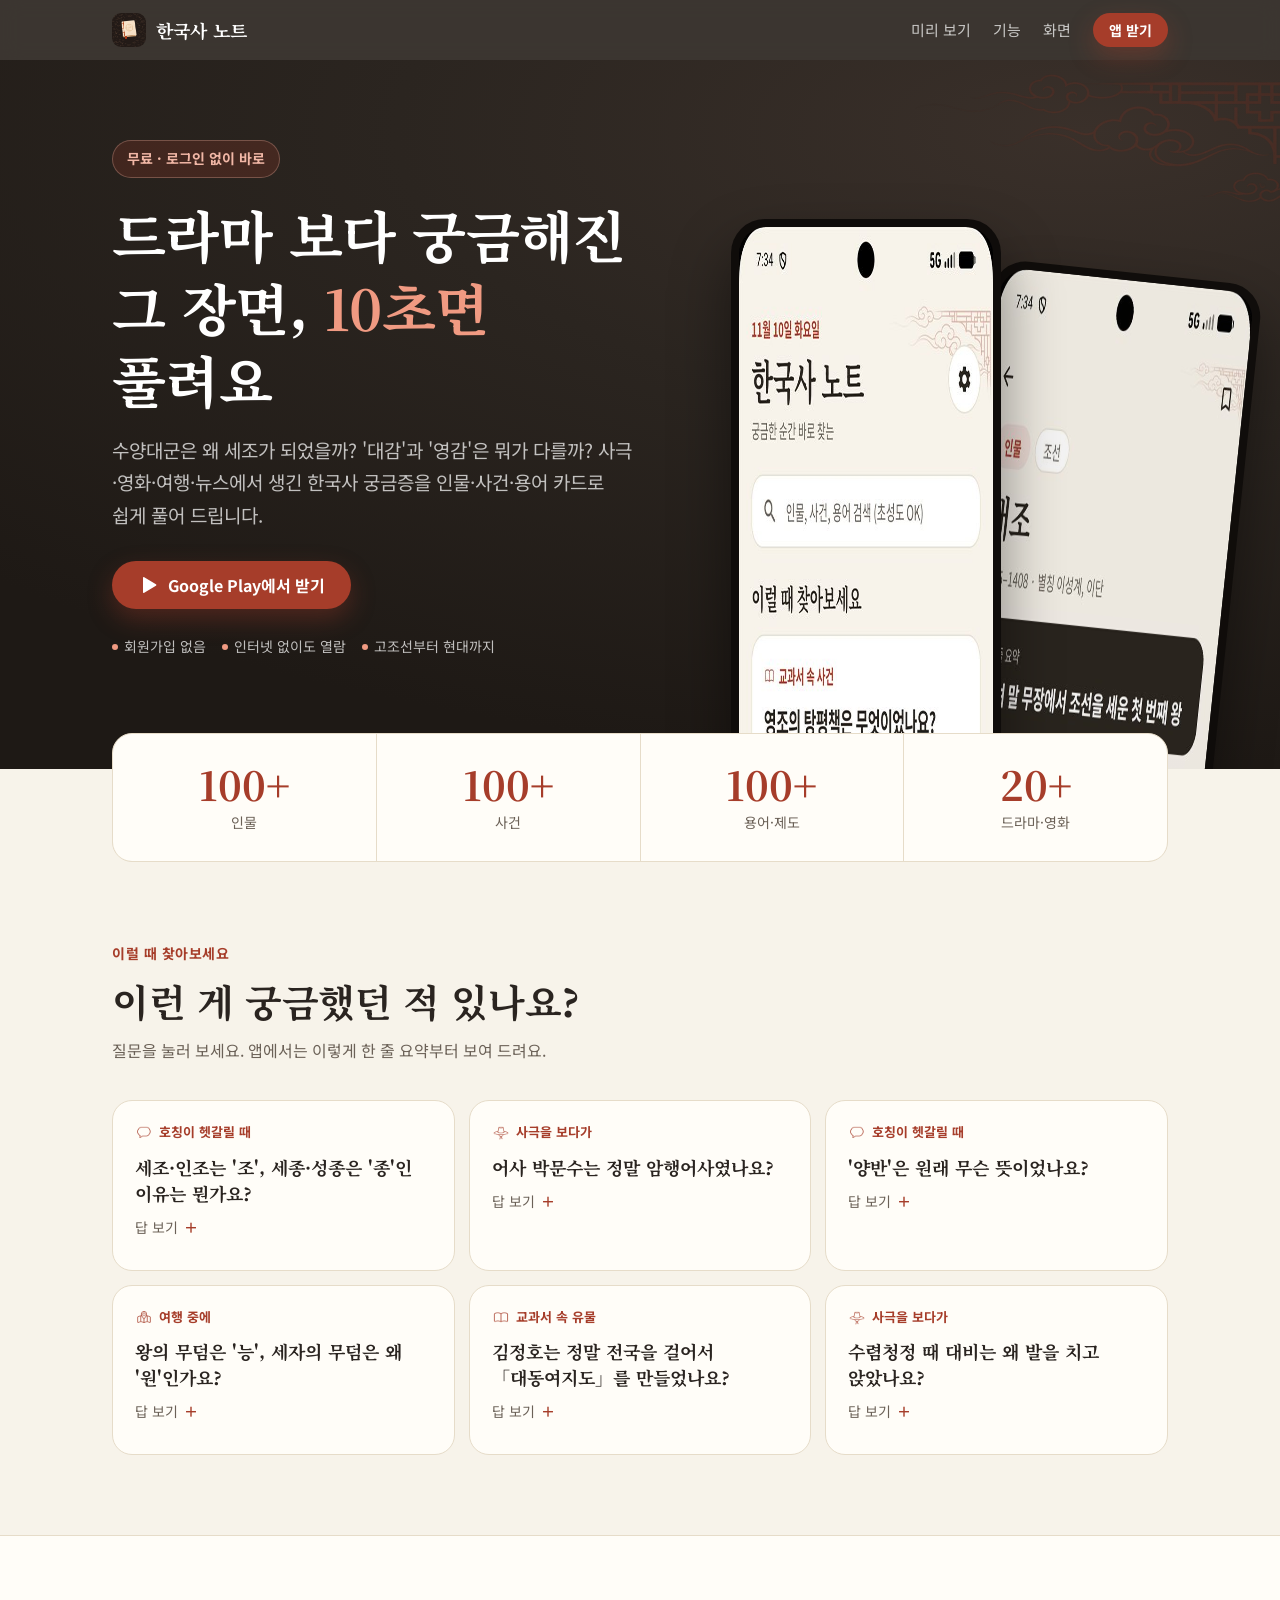
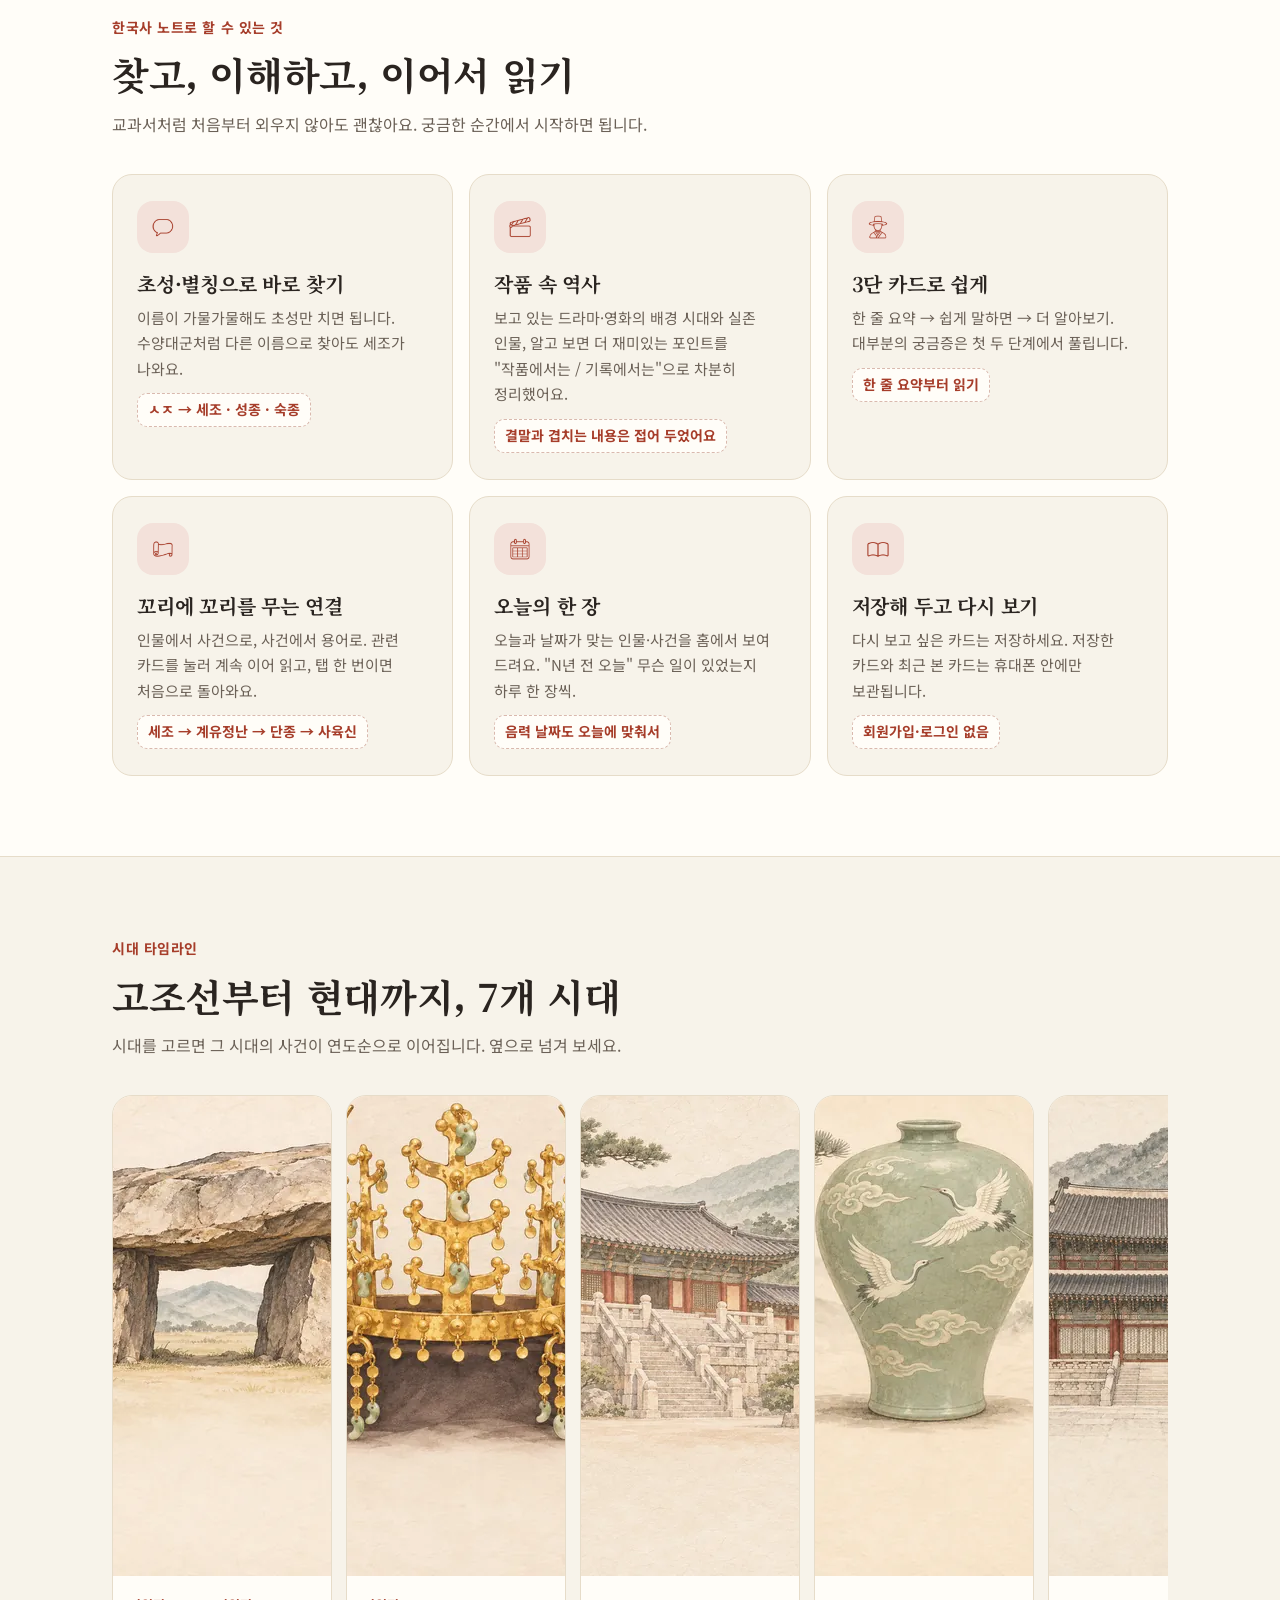
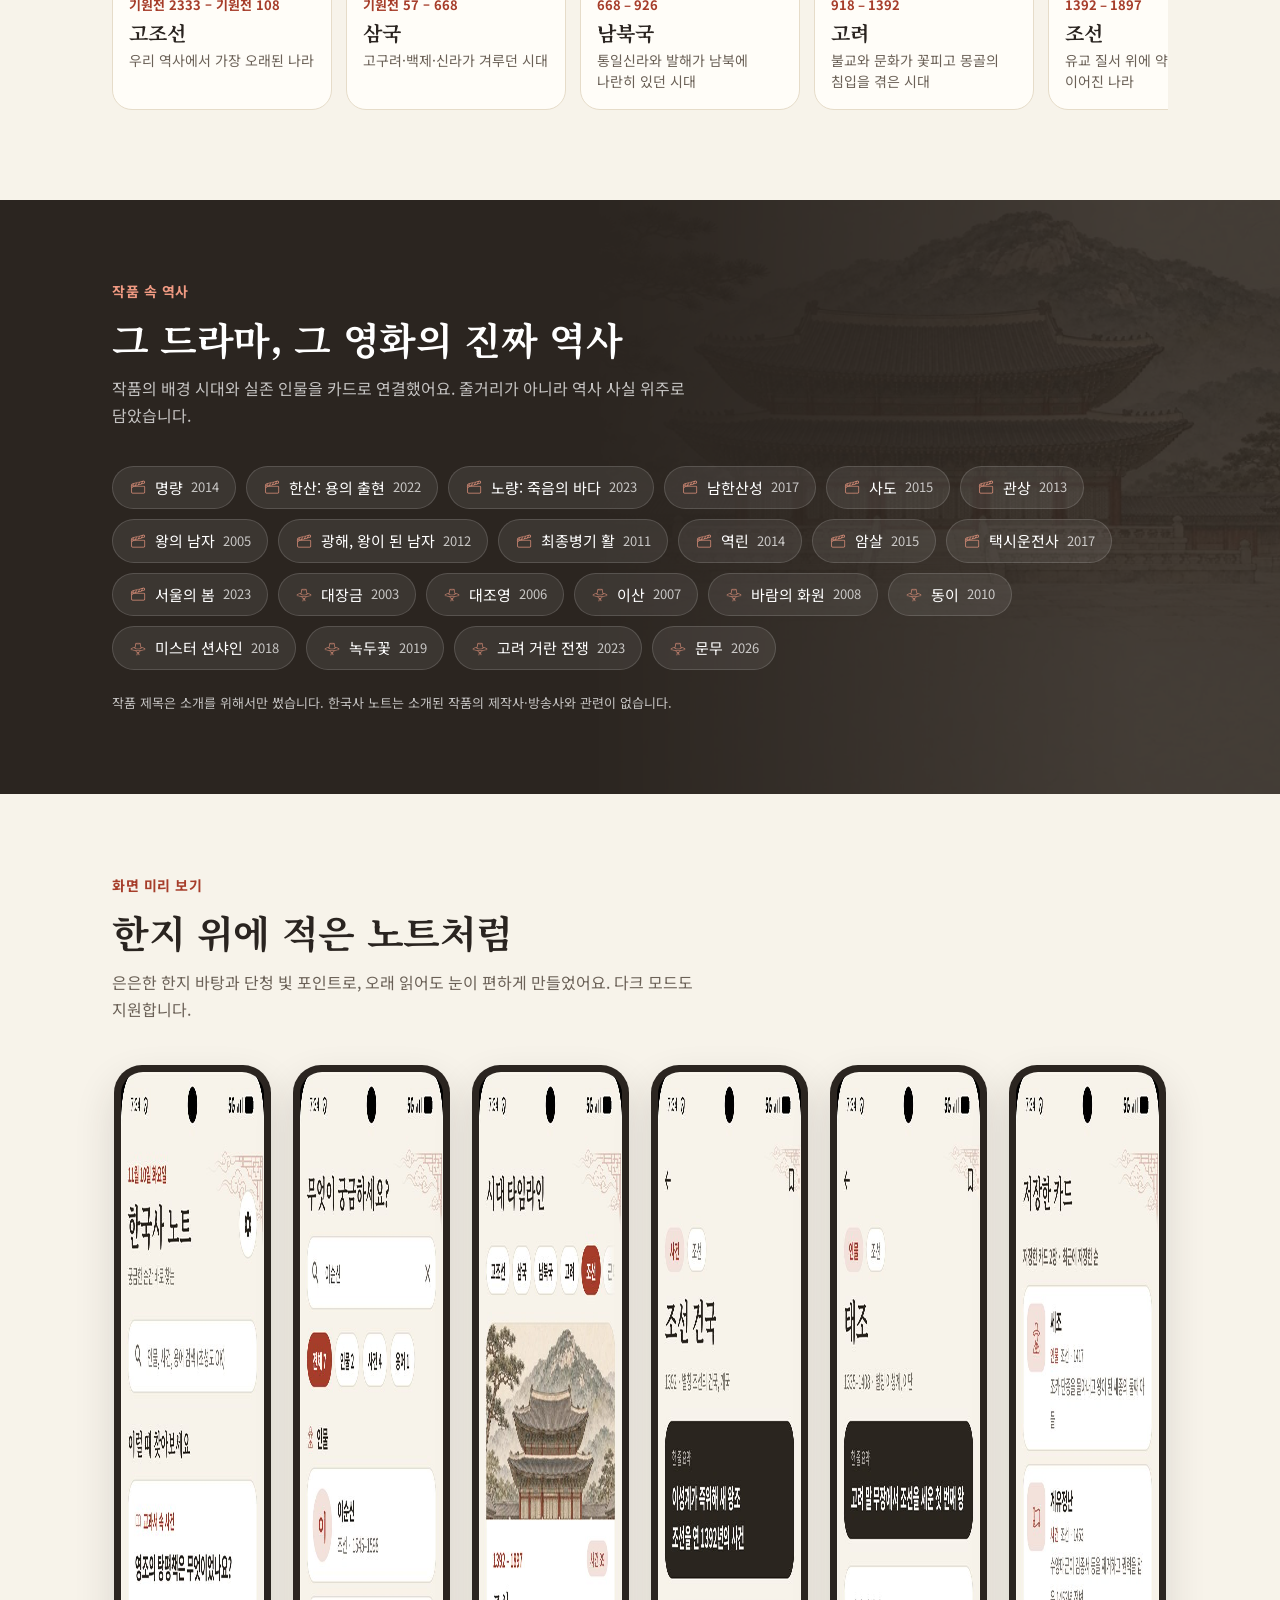
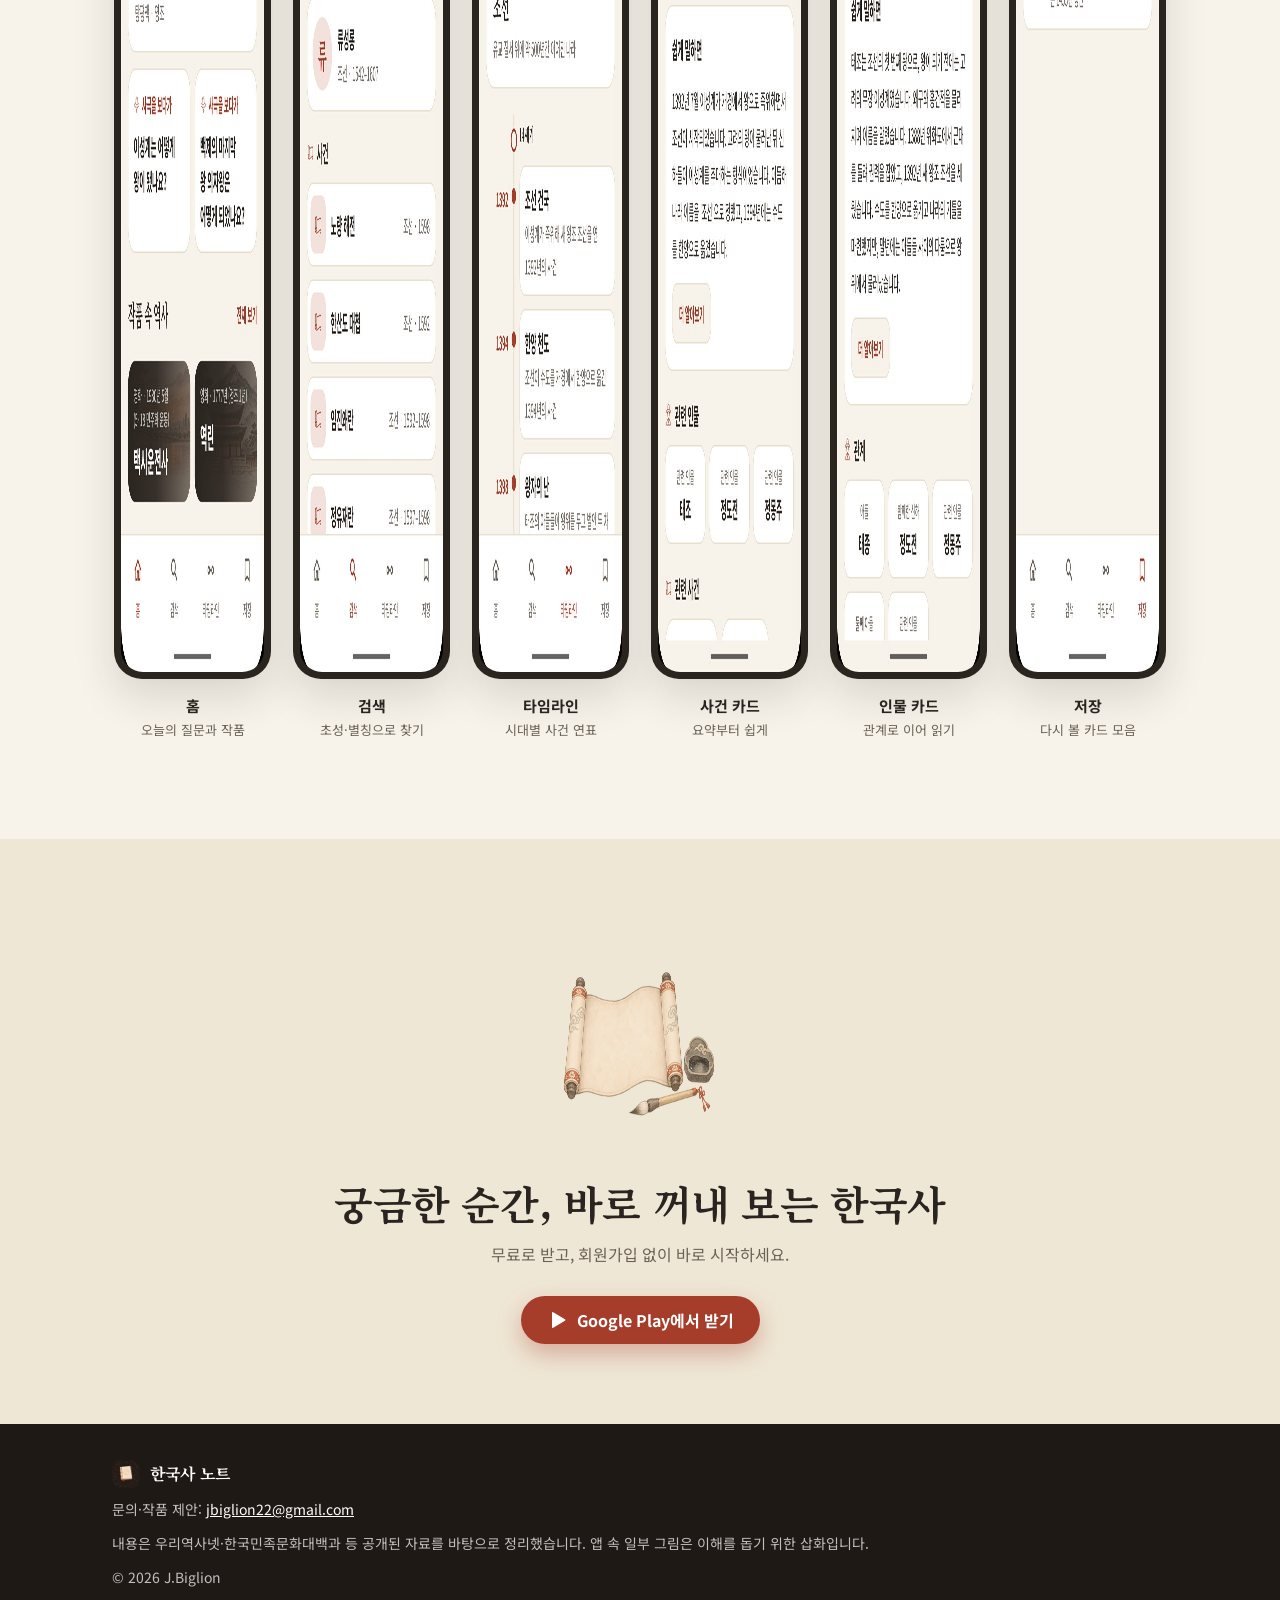
==== index-ko.html @ b1eb4d7d "Add files via upload" ====
<!doctype html>
<html lang="ko">
<head>
  <meta charset="utf-8">
  <meta name="viewport" content="width=device-width, initial-scale=1">
  <title>한국사 노트 — 궁금한 순간 바로 찾는 한국사</title>
  <meta name="description" content="사극·영화·여행·뉴스에서 궁금해진 한국사를 10초 만에. 초성 검색, 작품 속 역사, 시대 타임라인, 서로 이어지는 인물·사건·용어 카드.">
  <meta name="theme-color" content="#2B2520">
  <meta property="og:type" content="website">
  <meta property="og:title" content="한국사 노트 — 궁금한 순간 바로 찾는 한국사">
  <meta property="og:description" content="드라마 보다 궁금해진 그 장면, 인물·사건·용어 카드로 쉽게.">
  <meta property="og:image" content="images/og-image.jpg">
  <link rel="icon" type="image/png" href="icons/favicon-64.png">
  <link rel="apple-touch-icon" href="icons/apple-touch-icon.png">
  <link rel="preconnect" href="https://fonts.googleapis.com">
  <link rel="preconnect" href="https://fonts.gstatic.com" crossorigin>
  <link href="https://fonts.googleapis.com/css2?family=Noto+Sans+KR:wght@400;500;700&family=Noto+Serif+KR:wght@700&display=swap" rel="stylesheet">
  <link rel="stylesheet" href="css/style.css">
</head>
<body>

<header class="top">
  <div class="wrap">
    <a class="brand" href="#top"><img src="images/app-icon.png" alt="">한국사 노트</a>
    <nav>
      <a class="link" href="#ask">미리 보기</a>
      <a class="link" href="#features">기능</a>
      <a class="link" href="#screens">화면</a>
      <a class="btn btn-primary btn-small play-link" href="https://play.google.com/store/apps/details?id=com.phonensoft.koreanhistorynote">앱 받기</a>
    </nav>
  </div>
</header>

<main id="top">
  <section class="hero">
    <div class="wrap">
      <div class="hero-copy">
        <span class="eyebrow">무료 · 로그인 없이 바로</span>
        <h1>드라마 보다 궁금해진<br>그 장면, <em>10초면</em> 풀려요</h1>
        <p class="lead">수양대군은 왜 세조가 되었을까? '대감'과 '영감'은 뭐가 다를까? 사극·영화·여행·뉴스에서 생긴 한국사 궁금증을 인물·사건·용어 카드로 쉽게 풀어 드립니다.</p>
        <div class="hero-actions">
          <a class="btn btn-primary play-link" href="https://play.google.com/store/apps/details?id=com.phonensoft.koreanhistorynote">
            <svg viewBox="0 0 24 24" aria-hidden="true"><path fill="currentColor" d="M6 3.5v17a1 1 0 0 0 1.5.86l14-8.5a1 1 0 0 0 0-1.72l-14-8.5A1 1 0 0 0 6 3.5Z"/></svg>
            Google Play에서 받기
          </a>
        </div>
        <ul class="badges">
          <li>회원가입 없음</li>
          <li>인터넷 없이도 열람</li>
          <li>고조선부터 현대까지</li>
        </ul>
      </div>
      <div class="phones" aria-hidden="true">
        <div class="phone back"><img src="images/screen-person.jpg" alt="" loading="lazy" width="540" height="1200"></div>
        <div class="phone front"><img src="images/screen-home.jpg" alt="" width="540" height="1200"></div>
      </div>
    </div>
  </section>

  <div class="numbers-outer">
    <section class="numbers" aria-label="담긴 내용">
      <div class="wrap">
        <div class="num"><strong>100+</strong><span>인물</span></div>
        <div class="num"><strong>100+</strong><span>사건</span></div>
        <div class="num"><strong>100+</strong><span>용어·제도</span></div>
        <div class="num"><strong>20+</strong><span>드라마·영화</span></div>
      </div>
    </section>
  </div>

  <section class="ask" id="ask">
    <div class="wrap">
      <div class="section-head">
        <p class="kicker">이럴 때 찾아보세요</p>
        <h2>이런 게 궁금했던 적 있나요?</h2>
        <p>질문을 눌러 보세요. 앱에서는 이렇게 한 줄 요약부터 보여 드려요.</p>
      </div>
      <div class="ask-grid">
        <button class="q" type="button" aria-expanded="false">
          <span class="q-tag"><i class="icon" style="-webkit-mask-image:url(icons/tag_title.png);mask-image:url(icons/tag_title.png)"></i>호칭이 헷갈릴 때</span>
          <span class="q-text">세조·인조는 '조', 세종·성종은 '종'인 이유는 뭔가요?</span>
          <span class="q-more">답 보기</span>
          <span class="q-answer"><div>
            <p class="card-name">묘호</p>
            <p class="card-summary">왕이 죽은 뒤 종묘에 모실 때 붙인 이름</p>
            <p class="card-body">대체로 '조'는 나라를 세웠거나 끊어진 정통을 다시 일으킨 왕에게, '종'은 왕위를 정통으로 이은 왕에게 붙였습니다.</p>
          </div></span>
        </button>
        <button class="q" type="button" aria-expanded="false">
          <span class="q-tag"><i class="icon" style="-webkit-mask-image:url(icons/tag_drama.png);mask-image:url(icons/tag_drama.png)"></i>사극을 보다가</span>
          <span class="q-text">어사 박문수는 정말 암행어사였나요?</span>
          <span class="q-more">답 보기</span>
          <span class="q-answer"><div>
            <p class="card-name">박문수</p>
            <p class="card-summary">암행어사 설화의 주인공이 된 영조 때 문신</p>
            <p class="card-body">기록에 따르면 지방에 어사로 나간 것은 네 차례이고, 암행어사로 나간 적은 없습니다.</p>
          </div></span>
        </button>
        <button class="q" type="button" aria-expanded="false">
          <span class="q-tag"><i class="icon" style="-webkit-mask-image:url(icons/tag_title.png);mask-image:url(icons/tag_title.png)"></i>호칭이 헷갈릴 때</span>
          <span class="q-text">'양반'은 원래 무슨 뜻이었나요?</span>
          <span class="q-more">답 보기</span>
          <span class="q-answer"><div>
            <p class="card-name">양반</p>
            <p class="card-summary">문반과 무반을 함께 이르던 말, 조선의 지배층</p>
            <p class="card-body">문관 벼슬인 동반과 무관 벼슬인 서반을 함께 부르던 말이, 뒤에는 지배층 전체를 부르는 말이 되었습니다.</p>
          </div></span>
        </button>
        <button class="q" type="button" aria-expanded="false">
          <span class="q-tag"><i class="icon" style="-webkit-mask-image:url(icons/tag_travel.png);mask-image:url(icons/tag_travel.png)"></i>여행 중에</span>
          <span class="q-text">왕의 무덤은 '능', 세자의 무덤은 왜 '원'인가요?</span>
          <span class="q-more">답 보기</span>
          <span class="q-answer"><div>
            <p class="card-name">조선 왕릉</p>
            <p class="card-summary">조선 왕과 왕비의 무덤, 2009년 세계유산이 된 40기</p>
            <p class="card-body">왕과 왕비의 무덤은 '능', 왕세자와 세자빈 등의 무덤은 '원', 그 밖의 왕족 무덤은 '묘'라고 했습니다.</p>
          </div></span>
        </button>
        <button class="q" type="button" aria-expanded="false">
          <span class="q-tag"><i class="icon" style="-webkit-mask-image:url(icons/tag_book.png);mask-image:url(icons/tag_book.png)"></i>교과서 속 유물</span>
          <span class="q-text">김정호는 정말 전국을 걸어서 「대동여지도」를 만들었나요?</span>
          <span class="q-more">답 보기</span>
          <span class="q-answer"><div>
            <p class="card-name">김정호</p>
            <p class="card-summary">「청구도」와 「대동여지도」를 만든 조선 후기 지리학자</p>
            <p class="card-body">전국을 걸어 다녔다는 이야기는 일제 강점기 신문과 교과서에서 나왔고, 연구를 통해 사실이 아니라고 밝혀졌습니다.</p>
          </div></span>
        </button>
        <button class="q" type="button" aria-expanded="false">
          <span class="q-tag"><i class="icon" style="-webkit-mask-image:url(icons/tag_drama.png);mask-image:url(icons/tag_drama.png)"></i>사극을 보다가</span>
          <span class="q-text">수렴청정 때 대비는 왜 발을 치고 앉았나요?</span>
          <span class="q-more">답 보기</span>
          <span class="q-answer"><div>
            <p class="card-name">수렴청정</p>
            <p class="card-summary">어린 왕이 즉위했을 때 대비가 발을 치고 함께 나랏일을 본 제도</p>
            <p class="card-body">'발을 드리우고 정치를 듣는다'는 뜻입니다. 남녀를 엄격히 구분했기 때문에 발을 사이에 두고 신하들을 만났습니다.</p>
          </div></span>
        </button>
      </div>
    </div>
  </section>

  <section class="features" id="features">
    <div class="wrap">
      <div class="section-head">
        <p class="kicker">한국사 노트로 할 수 있는 것</p>
        <h2>찾고, 이해하고, 이어서 읽기</h2>
        <p>교과서처럼 처음부터 외우지 않아도 괜찮아요. 궁금한 순간에서 시작하면 됩니다.</p>
      </div>
      <div class="feature-grid">
        <article class="feature">
          <div class="icon-wrap"><i class="icon" style="-webkit-mask-image:url(icons/tag_title.png);mask-image:url(icons/tag_title.png)"></i></div>
          <h3>초성·별칭으로 바로 찾기</h3>
          <p>이름이 가물가물해도 초성만 치면 됩니다. 수양대군처럼 다른 이름으로 찾아도 세조가 나와요.</p>
          <span class="example">ㅅㅈ → 세조 · 성종 · 숙종</span>
        </article>
        <article class="feature">
          <div class="icon-wrap"><i class="icon" style="-webkit-mask-image:url(icons/tag_movie.png);mask-image:url(icons/tag_movie.png)"></i></div>
          <h3>작품 속 역사</h3>
          <p>보고 있는 드라마·영화의 배경 시대와 실존 인물, 알고 보면 더 재미있는 포인트를 "작품에서는 / 기록에서는"으로 차분히 정리했어요.</p>
          <span class="example">결말과 겹치는 내용은 접어 두었어요</span>
        </article>
        <article class="feature">
          <div class="icon-wrap"><i class="icon" style="-webkit-mask-image:url(icons/type_person.png);mask-image:url(icons/type_person.png)"></i></div>
          <h3>3단 카드로 쉽게</h3>
          <p>한 줄 요약 → 쉽게 말하면 → 더 알아보기. 대부분의 궁금증은 첫 두 단계에서 풀립니다.</p>
          <span class="example">한 줄 요약부터 읽기</span>
        </article>
        <article class="feature">
          <div class="icon-wrap"><i class="icon" style="-webkit-mask-image:url(icons/type_event.png);mask-image:url(icons/type_event.png)"></i></div>
          <h3>꼬리에 꼬리를 무는 연결</h3>
          <p>인물에서 사건으로, 사건에서 용어로. 관련 카드를 눌러 계속 이어 읽고, 탭 한 번이면 처음으로 돌아와요.</p>
          <span class="example">세조 → 계유정난 → 단종 → 사육신</span>
        </article>
        <article class="feature">
          <div class="icon-wrap"><i class="icon" style="-webkit-mask-image:url(icons/tag_calendar.png);mask-image:url(icons/tag_calendar.png)"></i></div>
          <h3>오늘의 한 장</h3>
          <p>오늘과 날짜가 맞는 인물·사건을 홈에서 보여 드려요. "N년 전 오늘" 무슨 일이 있었는지 하루 한 장씩.</p>
          <span class="example">음력 날짜도 오늘에 맞춰서</span>
        </article>
        <article class="feature">
          <div class="icon-wrap"><i class="icon" style="-webkit-mask-image:url(icons/tag_book.png);mask-image:url(icons/tag_book.png)"></i></div>
          <h3>저장해 두고 다시 보기</h3>
          <p>다시 보고 싶은 카드는 저장하세요. 저장한 카드와 최근 본 카드는 휴대폰 안에만 보관됩니다.</p>
          <span class="example">회원가입·로그인 없음</span>
        </article>
      </div>
    </div>
  </section>

  <section class="eras" id="eras">
    <div class="wrap">
      <div class="section-head">
        <p class="kicker">시대 타임라인</p>
        <h2>고조선부터 현대까지, 7개 시대</h2>
        <p>시대를 고르면 그 시대의 사건이 연도순으로 이어집니다. 옆으로 넘겨 보세요.</p>
      </div>
      <div class="era-row">
        <article class="era"><img src="images/era_gojoseon.webp" alt="고조선 시대를 표현한 그림" loading="lazy" width="640" height="480"><div><span class="range">기원전 2333 – 기원전 108</span><h3>고조선</h3><p>우리 역사에서 가장 오래된 나라</p></div></article>
        <article class="era"><img src="images/era_samguk.webp" alt="삼국 시대를 표현한 그림" loading="lazy" width="640" height="480"><div><span class="range">기원전 57 – 668</span><h3>삼국</h3><p>고구려·백제·신라가 겨루던 시대</p></div></article>
        <article class="era"><img src="images/era_namgukbuk.webp" alt="남북국 시대를 표현한 그림" loading="lazy" width="640" height="480"><div><span class="range">668 – 926</span><h3>남북국</h3><p>통일신라와 발해가 남북에 나란히 있던 시대</p></div></article>
        <article class="era"><img src="images/era_goryeo.webp" alt="고려 시대를 표현한 그림" loading="lazy" width="640" height="480"><div><span class="range">918 – 1392</span><h3>고려</h3><p>불교와 문화가 꽃피고 몽골의 침입을 겪은 시대</p></div></article>
        <article class="era"><img src="images/era_joseon.webp" alt="조선 시대를 표현한 그림" loading="lazy" width="640" height="480"><div><span class="range">1392 – 1897</span><h3>조선</h3><p>유교 질서 위에 약 500년간 이어진 나라</p></div></article>
        <article class="era"><img src="images/era_modern.webp" alt="근대를 표현한 그림" loading="lazy" width="640" height="480"><div><span class="range">1897 – 1945</span><h3>근대</h3><p>대한제국과 일제강점기, 광복을 위한 노력</p></div></article>
        <article class="era"><img src="images/era_hyeondae.webp" alt="현대를 표현한 그림" loading="lazy" width="640" height="480"><div><span class="range">1945년 이후</span><h3>현대</h3><p>광복과 대한민국 정부 수립 이후의 시대</p></div></article>
      </div>
    </div>
  </section>

  <section class="works" id="works">
    <div class="wrap">
      <div class="section-head">
        <p class="kicker">작품 속 역사</p>
        <h2>그 드라마, 그 영화의 진짜 역사</h2>
        <p>작품의 배경 시대와 실존 인물을 카드로 연결했어요. 줄거리가 아니라 역사 사실 위주로 담았습니다.</p>
      </div>
      <ul class="work-list">
        <li><i class="icon" style="-webkit-mask-image:url(icons/tag_movie.png);mask-image:url(icons/tag_movie.png)"></i>명량 <small>2014</small></li>
        <li><i class="icon" style="-webkit-mask-image:url(icons/tag_movie.png);mask-image:url(icons/tag_movie.png)"></i>한산: 용의 출현 <small>2022</small></li>
        <li><i class="icon" style="-webkit-mask-image:url(icons/tag_movie.png);mask-image:url(icons/tag_movie.png)"></i>노량: 죽음의 바다 <small>2023</small></li>
        <li><i class="icon" style="-webkit-mask-image:url(icons/tag_movie.png);mask-image:url(icons/tag_movie.png)"></i>남한산성 <small>2017</small></li>
        <li><i class="icon" style="-webkit-mask-image:url(icons/tag_movie.png);mask-image:url(icons/tag_movie.png)"></i>사도 <small>2015</small></li>
        <li><i class="icon" style="-webkit-mask-image:url(icons/tag_movie.png);mask-image:url(icons/tag_movie.png)"></i>관상 <small>2013</small></li>
        <li><i class="icon" style="-webkit-mask-image:url(icons/tag_movie.png);mask-image:url(icons/tag_movie.png)"></i>왕의 남자 <small>2005</small></li>
        <li><i class="icon" style="-webkit-mask-image:url(icons/tag_movie.png);mask-image:url(icons/tag_movie.png)"></i>광해, 왕이 된 남자 <small>2012</small></li>
        <li><i class="icon" style="-webkit-mask-image:url(icons/tag_movie.png);mask-image:url(icons/tag_movie.png)"></i>최종병기 활 <small>2011</small></li>
        <li><i class="icon" style="-webkit-mask-image:url(icons/tag_movie.png);mask-image:url(icons/tag_movie.png)"></i>역린 <small>2014</small></li>
        <li><i class="icon" style="-webkit-mask-image:url(icons/tag_movie.png);mask-image:url(icons/tag_movie.png)"></i>암살 <small>2015</small></li>
        <li><i class="icon" style="-webkit-mask-image:url(icons/tag_movie.png);mask-image:url(icons/tag_movie.png)"></i>택시운전사 <small>2017</small></li>
        <li><i class="icon" style="-webkit-mask-image:url(icons/tag_movie.png);mask-image:url(icons/tag_movie.png)"></i>서울의 봄 <small>2023</small></li>
        <li><i class="icon" style="-webkit-mask-image:url(icons/tag_drama.png);mask-image:url(icons/tag_drama.png)"></i>대장금 <small>2003</small></li>
        <li><i class="icon" style="-webkit-mask-image:url(icons/tag_drama.png);mask-image:url(icons/tag_drama.png)"></i>대조영 <small>2006</small></li>
        <li><i class="icon" style="-webkit-mask-image:url(icons/tag_drama.png);mask-image:url(icons/tag_drama.png)"></i>이산 <small>2007</small></li>
        <li><i class="icon" style="-webkit-mask-image:url(icons/tag_drama.png);mask-image:url(icons/tag_drama.png)"></i>바람의 화원 <small>2008</small></li>
        <li><i class="icon" style="-webkit-mask-image:url(icons/tag_drama.png);mask-image:url(icons/tag_drama.png)"></i>동이 <small>2010</small></li>
        <li><i class="icon" style="-webkit-mask-image:url(icons/tag_drama.png);mask-image:url(icons/tag_drama.png)"></i>미스터 션샤인 <small>2018</small></li>
        <li><i class="icon" style="-webkit-mask-image:url(icons/tag_drama.png);mask-image:url(icons/tag_drama.png)"></i>녹두꽃 <small>2019</small></li>
        <li><i class="icon" style="-webkit-mask-image:url(icons/tag_drama.png);mask-image:url(icons/tag_drama.png)"></i>고려 거란 전쟁 <small>2023</small></li>
        <li><i class="icon" style="-webkit-mask-image:url(icons/tag_drama.png);mask-image:url(icons/tag_drama.png)"></i>문무 <small>2026</small></li>
      </ul>
      <p class="note">작품 제목은 소개를 위해서만 썼습니다. 한국사 노트는 소개된 작품의 제작사·방송사와 관련이 없습니다.</p>
    </div>
  </section>

  <section class="screens" id="screens">
    <div class="wrap">
      <div class="section-head">
        <p class="kicker">화면 미리 보기</p>
        <h2>한지 위에 적은 노트처럼</h2>
        <p>은은한 한지 바탕과 단청 빛 포인트로, 오래 읽어도 눈이 편하게 만들었어요. 다크 모드도 지원합니다.</p>
      </div>
      <div class="shot-row">
        <figure class="shot"><div class="frame"><img src="images/screen-home.jpg" alt="홈 화면: 이럴 때 찾아보세요 질문 카드와 작품 속 역사" loading="lazy" width="540" height="1200"></div><figcaption>홈<span>오늘의 질문과 작품</span></figcaption></figure>
        <figure class="shot"><div class="frame"><img src="images/screen-search.jpg" alt="검색 화면: 이순신 검색 결과" loading="lazy" width="540" height="1200"></div><figcaption>검색<span>초성·별칭으로 찾기</span></figcaption></figure>
        <figure class="shot"><div class="frame"><img src="images/screen-timeline.jpg" alt="타임라인 화면: 조선 시대 사건 연표" loading="lazy" width="540" height="1200"></div><figcaption>타임라인<span>시대별 사건 연표</span></figcaption></figure>
        <figure class="shot"><div class="frame"><img src="images/screen-event.jpg" alt="사건 카드: 조선 건국" loading="lazy" width="540" height="1200"></div><figcaption>사건 카드<span>요약부터 쉽게</span></figcaption></figure>
        <figure class="shot"><div class="frame"><img src="images/screen-person.jpg" alt="인물 카드: 태조와 관계된 인물" loading="lazy" width="540" height="1200"></div><figcaption>인물 카드<span>관계로 이어 읽기</span></figcaption></figure>
        <figure class="shot"><div class="frame"><img src="images/screen-saved.jpg" alt="저장 화면: 저장한 카드 목록" loading="lazy" width="540" height="1200"></div><figcaption>저장<span>다시 볼 카드 모음</span></figcaption></figure>
      </div>
    </div>
  </section>

  <section class="cta" id="download">
    <div class="wrap">
      <img class="scroll" src="images/scroll.webp" alt="" loading="lazy" width="320" height="240">
      <h2>궁금한 순간, 바로 꺼내 보는 한국사</h2>
      <p>무료로 받고, 회원가입 없이 바로 시작하세요.</p>
      <a class="btn btn-primary play-link" href="https://play.google.com/store/apps/details?id=com.phonensoft.koreanhistorynote">
        <svg viewBox="0 0 24 24" aria-hidden="true"><path fill="currentColor" d="M6 3.5v17a1 1 0 0 0 1.5.86l14-8.5a1 1 0 0 0 0-1.72l-14-8.5A1 1 0 0 0 6 3.5Z"/></svg>
        Google Play에서 받기
      </a>
    </div>
  </section>
</main>

<footer>
  <div class="wrap">
    <span class="brand"><img src="images/app-icon.png" alt="">한국사 노트</span>
    <p>문의·작품 제안: <a href="mailto:jbiglion22@gmail.com">jbiglion22@gmail.com</a></p>
    <p>내용은 우리역사넷·한국민족문화대백과 등 공개된 자료를 바탕으로 정리했습니다. 앱 속 일부 그림은 이해를 돕기 위한 삽화입니다.</p>
    <p>© <span class="year">2026</span> J.Biglion</p>
  </div>
</footer>

<script src="js/main.js"></script>
</body>
</html>
---- css/style.css ----
/* 한국사 노트 홈페이지 — 앱과 같은 한지·단청·먹색 톤 */
:root {
  --hanji: #F7F3EA;
  --hanji-deep: #EFE7D6;
  --card: #FFFDF8;
  --line: #E6DCC9;
  --ink: #2A2420;
  --ink-soft: #6B6157;
  --danchung: #A63D2A;
  --danchung-soft: #F3E1DA;
  --meok: #2B2520;
  --meok-deep: #1E1915;
  --on-dark: #FFFFFF;
  --on-dark-soft: rgba(255, 255, 255, 0.72);
  --serif: "Noto Serif KR", "Nanum Myeongjo", serif;
  --sans: "Noto Sans KR", "Apple SD Gothic Neo", "Malgun Gothic", sans-serif;
  --radius: 20px;
  --shadow: 0 18px 40px rgba(43, 37, 32, 0.14);
  --max: 1120px;
}

* { box-sizing: border-box; }
html { scroll-behavior: smooth; -webkit-text-size-adjust: 100%; }
body {
  margin: 0;
  background: var(--hanji);
  color: var(--ink);
  font-family: var(--sans);
  font-size: 16px;
  line-height: 1.7;
  word-break: keep-all;
  overflow-wrap: break-word;
  overflow-x: hidden;
}
img { max-width: 100%; display: block; }
a { color: inherit; }
h1, h2, h3 { font-family: var(--serif); font-weight: 700; line-height: 1.3; margin: 0; letter-spacing: -0.01em; }
p { margin: 0; }

.wrap { width: 100%; max-width: var(--max); margin: 0 auto; padding: 0 16px; }
@media (min-width: 720px) { .wrap { padding: 0 32px; } }

/* 단색 아이콘(앱의 꼬리표 아이콘)을 원하는 색으로 칠한다 */
.icon {
  display: inline-block;
  width: 28px; height: 28px;
  background-color: var(--danchung);
  -webkit-mask-position: center; mask-position: center;
  -webkit-mask-size: contain; mask-size: contain;
  -webkit-mask-repeat: no-repeat; mask-repeat: no-repeat;
  flex: none;
}

/* ── 머리 ───────────────────────── */
.top {
  position: sticky; top: 0; z-index: 20;
  background: rgba(43, 37, 32, 0.92);
  backdrop-filter: blur(10px);
  -webkit-backdrop-filter: blur(10px);
  color: var(--on-dark);
}
.top .wrap { display: flex; align-items: center; justify-content: space-between; height: 60px; gap: 12px; }
.brand { display: flex; align-items: center; gap: 10px; text-decoration: none; font-family: var(--serif); font-weight: 700; font-size: 18px; }
.brand img { width: 34px; height: 34px; border-radius: 9px; }
.top nav { display: flex; align-items: center; gap: 22px; font-size: 15px; }
.top nav a.link { text-decoration: none; color: var(--on-dark-soft); }
.top nav a.link:hover { color: var(--on-dark); }
@media (max-width: 719px) { .top nav a.link { display: none; } }

.btn {
  display: inline-flex; align-items: center; justify-content: center; gap: 10px;
  text-decoration: none; font-weight: 700; border-radius: 999px;
  padding: 14px 26px; font-size: 16px; line-height: 1;
  transition: transform .15s ease, box-shadow .15s ease, background .15s ease;
}
.btn:hover { transform: translateY(-2px); }
.btn-primary { background: var(--danchung); color: var(--on-dark); box-shadow: 0 10px 24px rgba(166, 61, 42, 0.35); }
.btn-primary:hover { background: #B8462F; }
.btn-small { padding: 10px 16px; font-size: 14px; }
.btn svg { width: 20px; height: 20px; flex: none; }

/* ── 첫 화면 ───────────────────── */
.hero {
  position: relative; overflow: hidden;
  background: radial-gradient(120% 90% at 85% 10%, #3A302A 0%, var(--meok) 45%, var(--meok-deep) 100%);
  color: var(--on-dark);
  padding: 56px 0 0;
}
.hero::before {
  content: ""; position: absolute; right: -40px; top: -10px;
  width: min(720px, 90vw); height: 260px;
  background: url("../images/pattern.webp") right top / contain no-repeat;
  opacity: 0.22; pointer-events: none;
}
.hero .wrap { position: relative; display: grid; gap: 40px; align-items: end; }
@media (min-width: 900px) { .hero .wrap { grid-template-columns: 1.05fr 1fr; padding-top: 24px; } }
.hero-copy { padding-bottom: 8px; }
@media (min-width: 900px) { .hero-copy { padding-bottom: 96px; } }
.eyebrow {
  display: inline-flex; align-items: center; gap: 8px;
  font-size: 14px; font-weight: 700; color: #F1B7A6;
  background: rgba(166, 61, 42, 0.22); border: 1px solid rgba(241, 183, 166, 0.3);
  padding: 6px 14px; border-radius: 999px; margin-bottom: 20px;
}
.hero h1 { font-size: clamp(32px, 6.4vw, 56px); margin-bottom: 18px; }
.hero h1 em { font-style: normal; color: #F09A82; }
.hero .lead { font-size: clamp(16px, 2.2vw, 19px); color: var(--on-dark-soft); max-width: 30em; margin-bottom: 30px; }
.hero-actions { display: flex; flex-wrap: wrap; align-items: center; gap: 14px 20px; }
.badges { display: flex; flex-wrap: wrap; gap: 8px 16px; margin-top: 26px; font-size: 14px; color: var(--on-dark-soft); padding: 0; list-style: none; }
.badges li { display: flex; align-items: center; gap: 6px; }
.badges li::before { content: ""; width: 6px; height: 6px; border-radius: 50%; background: #F09A82; }

.phones { position: relative; height: 430px; }
@media (min-width: 900px) { .phones { height: 560px; } }
/* 휴대폰은 위쪽 기준으로 두고, 아래쪽은 첫 화면 경계에서 잘리게 한다 */
.phone {
  position: absolute; top: 10px;
  width: 230px; border-radius: 34px; padding: 8px;
  background: #0F0C0A; box-shadow: 0 30px 60px rgba(0, 0, 0, 0.45);
}
.phone img { border-radius: 27px; }
.phone.front { left: 50%; transform: translateX(-62%); z-index: 2; }
.phone.back { left: 50%; top: 60px; transform: translateX(-2%) rotate(6deg); opacity: 0.95; }
@media (min-width: 900px) {
  .phone { width: 270px; }
  .phone.front { transform: translateX(-70%); }
  .phone.back { transform: translateX(4%) rotate(6deg); }
}

/* ── 공통 구역 ─────────────────── */
section { padding: 80px 0; scroll-margin-top: 60px; }
@media (max-width: 719px) { section { padding: 60px 0; } }
.section-head { max-width: 640px; margin-bottom: 36px; }
.section-head .kicker { color: var(--danchung); font-weight: 700; font-size: 14px; letter-spacing: 0.04em; margin-bottom: 10px; }
.section-head h2 { font-size: clamp(26px, 4.4vw, 38px); margin-bottom: 12px; }
.section-head p { color: var(--ink-soft); }

/* ── 질문 체험 ─────────────────── */
.ask { background: var(--hanji); }
.ask-grid { display: grid; gap: 14px; }
@media (min-width: 720px) { .ask-grid { grid-template-columns: 1fr 1fr; } }
@media (min-width: 1000px) { .ask-grid { grid-template-columns: 1fr 1fr 1fr; } }
.q {
  text-align: left; font: inherit; color: inherit; cursor: pointer;
  background: var(--card); border: 1px solid var(--line); border-radius: var(--radius);
  padding: 20px 22px; display: flex; flex-direction: column; gap: 10px;
  transition: border-color .2s ease, box-shadow .2s ease, transform .2s ease;
  width: 100%;
}
.q:hover { border-color: #D7C6AB; box-shadow: 0 10px 26px rgba(43, 37, 32, 0.08); transform: translateY(-2px); }
.q:focus-visible { outline: 3px solid rgba(166, 61, 42, 0.35); outline-offset: 2px; }
.q-tag { display: flex; align-items: center; gap: 6px; color: var(--danchung); font-size: 13px; font-weight: 700; }
.q-tag .icon { width: 18px; height: 18px; }
.q-text { font-family: var(--serif); font-weight: 700; font-size: 18px; line-height: 1.45; }
.q-more { font-size: 14px; color: var(--ink-soft); display: flex; align-items: center; gap: 6px; }
.q-more::after { content: "＋"; font-weight: 700; color: var(--danchung); transition: transform .2s ease; }
.q[aria-expanded="true"] .q-more::after { transform: rotate(45deg); }
.q-answer { display: grid; grid-template-rows: 0fr; transition: grid-template-rows .3s ease; }
.q[aria-expanded="true"] .q-answer { grid-template-rows: 1fr; }
.q-answer > div { overflow: hidden; }
.q-answer .card-name { margin-top: 4px; font-weight: 700; color: var(--meok); }
.q-answer .card-summary {
  margin-top: 8px; background: var(--meok); color: var(--on-dark);
  border-radius: 14px; padding: 14px 16px; font-weight: 700; line-height: 1.5;
}
.q-answer .card-body { margin-top: 10px; font-size: 15px; color: var(--ink-soft); }

/* ── 기능 ───────────────────────── */
.features { background: var(--card); border-top: 1px solid var(--line); border-bottom: 1px solid var(--line); }
.feature-grid { display: grid; gap: 16px; }
@media (min-width: 640px) { .feature-grid { grid-template-columns: 1fr 1fr; } }
@media (min-width: 1000px) { .feature-grid { grid-template-columns: repeat(3, 1fr); } }
.feature {
  background: var(--hanji); border: 1px solid var(--line); border-radius: var(--radius);
  padding: 26px 24px;
}
.feature .icon-wrap {
  width: 52px; height: 52px; border-radius: 16px; background: var(--danchung-soft);
  display: flex; align-items: center; justify-content: center; margin-bottom: 18px;
}
.feature h3 { font-size: 20px; margin-bottom: 8px; }
.feature p { color: var(--ink-soft); font-size: 15px; }
.feature .example {
  display: inline-block; margin-top: 12px; font-size: 14px; font-weight: 700; color: var(--danchung);
  background: var(--card); border: 1px dashed #D9B9AE; border-radius: 10px; padding: 4px 10px;
}

/* ── 시대 띠 ───────────────────── */
.eras { background: var(--hanji); }
.era-row {
  display: grid; grid-auto-flow: column; grid-auto-columns: minmax(220px, 1fr);
  gap: 14px; overflow-x: auto; padding-bottom: 10px;
  scroll-snap-type: x mandatory; -webkit-overflow-scrolling: touch;
  scrollbar-width: thin;
}
.era {
  scroll-snap-align: start; border-radius: var(--radius); overflow: hidden;
  background: var(--card); border: 1px solid var(--line);
}
.era img { width: 100%; aspect-ratio: 4 / 3; object-fit: cover; }
.era div { padding: 14px 16px 16px; }
.era .range { color: var(--danchung); font-size: 13px; font-weight: 700; }
.era h3 { font-size: 20px; margin: 2px 0 4px; }
.era p { font-size: 14px; color: var(--ink-soft); line-height: 1.55; }

/* ── 작품 속 역사 ─────────────── */
.works { background: var(--meok); color: var(--on-dark); position: relative; overflow: hidden; }
.works::before {
  content: ""; position: absolute; right: 0; top: 0; width: 55%; height: 100%;
  background: url("../images/era_joseon.webp") center / cover no-repeat;
  opacity: 0.12; -webkit-mask-image: linear-gradient(to left, #000 20%, transparent);
  mask-image: linear-gradient(to left, #000 20%, transparent);
}
.works .wrap { position: relative; }
.works .section-head .kicker { color: #F09A82; }
.works .section-head p { color: var(--on-dark-soft); }
.work-list { display: flex; flex-wrap: wrap; gap: 10px; list-style: none; padding: 0; margin: 0; }
.work-list li {
  display: flex; align-items: center; gap: 8px;
  background: rgba(255, 255, 255, 0.08); border: 1px solid rgba(255, 255, 255, 0.14);
  border-radius: 999px; padding: 8px 16px; font-size: 15px;
}
.work-list .icon { width: 18px; height: 18px; background-color: #F09A82; }
.work-list small { color: var(--on-dark-soft); font-size: 13px; }
.works .note { margin-top: 22px; font-size: 13px; color: var(--on-dark-soft); }

/* ── 화면 구경 ─────────────────── */
.screens { background: var(--hanji); }
.shot-row {
  display: grid; grid-auto-flow: column; grid-auto-columns: 220px; gap: 22px;
  overflow-x: auto; padding: 6px 2px 18px; scroll-snap-type: x mandatory;
  -webkit-overflow-scrolling: touch; scrollbar-width: thin;
}
@media (min-width: 1000px) { .shot-row { grid-auto-columns: 1fr; overflow: visible; } }
.shot { scroll-snap-align: start; margin: 0; }
.shot .frame { border-radius: 28px; padding: 7px; background: var(--meok); box-shadow: var(--shadow); }
.shot img { border-radius: 22px; }
.shot figcaption { text-align: center; margin-top: 14px; font-weight: 700; font-size: 15px; }
.shot figcaption span { display: block; font-weight: 400; font-size: 13px; color: var(--ink-soft); }

/* ── 숫자 ───────────────────────── */
.numbers { padding: 0; }
.numbers .wrap { display: grid; grid-template-columns: repeat(2, 1fr); gap: 1px; background: var(--line); border: 1px solid var(--line); border-radius: var(--radius); overflow: hidden; padding: 0; }
@media (min-width: 720px) { .numbers .wrap { grid-template-columns: repeat(4, 1fr); } }
.numbers .num { background: var(--card); padding: 26px 16px; text-align: center; }
.numbers strong { display: block; font-family: var(--serif); font-size: clamp(28px, 5vw, 40px); color: var(--danchung); line-height: 1.2; }
.numbers span { font-size: 14px; color: var(--ink-soft); }
.numbers-outer { padding: 0 16px; margin: -36px auto 0; max-width: calc(var(--max) - 32px); position: relative; z-index: 3; }
@media (min-width: 720px) { .numbers-outer { padding: 0 32px; max-width: var(--max); } }

/* ── 마무리 ───────────────────── */
.cta { text-align: center; background: var(--hanji-deep); position: relative; overflow: hidden; }
.cta img.scroll { width: 160px; margin: 0 auto 18px; }
.cta h2 { font-size: clamp(26px, 4.6vw, 40px); margin-bottom: 12px; }
.cta p { color: var(--ink-soft); margin-bottom: 28px; }

footer { background: var(--meok-deep); color: var(--on-dark-soft); font-size: 14px; padding: 36px 0 44px; }
footer .wrap { display: grid; gap: 10px; }
footer .brand { color: var(--on-dark); font-size: 16px; }
footer .brand img { width: 28px; height: 28px; }
footer a { color: var(--on-dark); }

/* ── 개인정보처리방침 ─────────── */
.policy-top { background: var(--meok); color: var(--on-dark); padding: 44px 0 40px; position: relative; overflow: hidden; }
.policy-top::before {
  content: ""; position: absolute; right: -40px; top: -10px; width: min(560px, 90vw); height: 200px;
  background: url("../images/pattern.webp") right top / contain no-repeat; opacity: 0.2;
}
.policy-top .wrap { position: relative; max-width: 820px; }
.policy-top .brand { margin-bottom: 22px; display: inline-flex; }
.policy-top h1 { font-size: clamp(28px, 5vw, 40px); margin-bottom: 10px; }
.policy-top p { color: var(--on-dark-soft); }
.policy { padding: 40px 0 72px; }
.policy .wrap { max-width: 820px; }
.policy .summary {
  background: var(--card); border: 1px solid var(--line); border-left: 5px solid var(--danchung);
  border-radius: 14px; padding: 20px 22px; margin-bottom: 36px;
}
.policy .summary strong { color: var(--danchung); }
.policy h2 { font-size: 21px; margin: 36px 0 12px; padding-top: 4px; }
.policy p, .policy li { color: #4A423B; }
.policy p + p { margin-top: 10px; }
.policy ul { padding-left: 20px; margin: 10px 0 0; }
.policy li + li { margin-top: 6px; }
.policy table { width: 100%; border-collapse: collapse; margin-top: 12px; font-size: 15px; background: var(--card); border-radius: 12px; overflow: hidden; }
.policy th, .policy td { border: 1px solid var(--line); padding: 10px 12px; text-align: left; vertical-align: top; }
.policy th { background: var(--hanji-deep); font-weight: 700; width: 34%; }
.policy .signature { margin-top: 48px; padding-top: 20px; border-top: 1px solid var(--line); color: var(--ink-soft); font-size: 15px; }

@media (prefers-reduced-motion: reduce) {
  html { scroll-behavior: auto; }
  .btn, .q, .q-answer, .q-more::after { transition: none; }
}
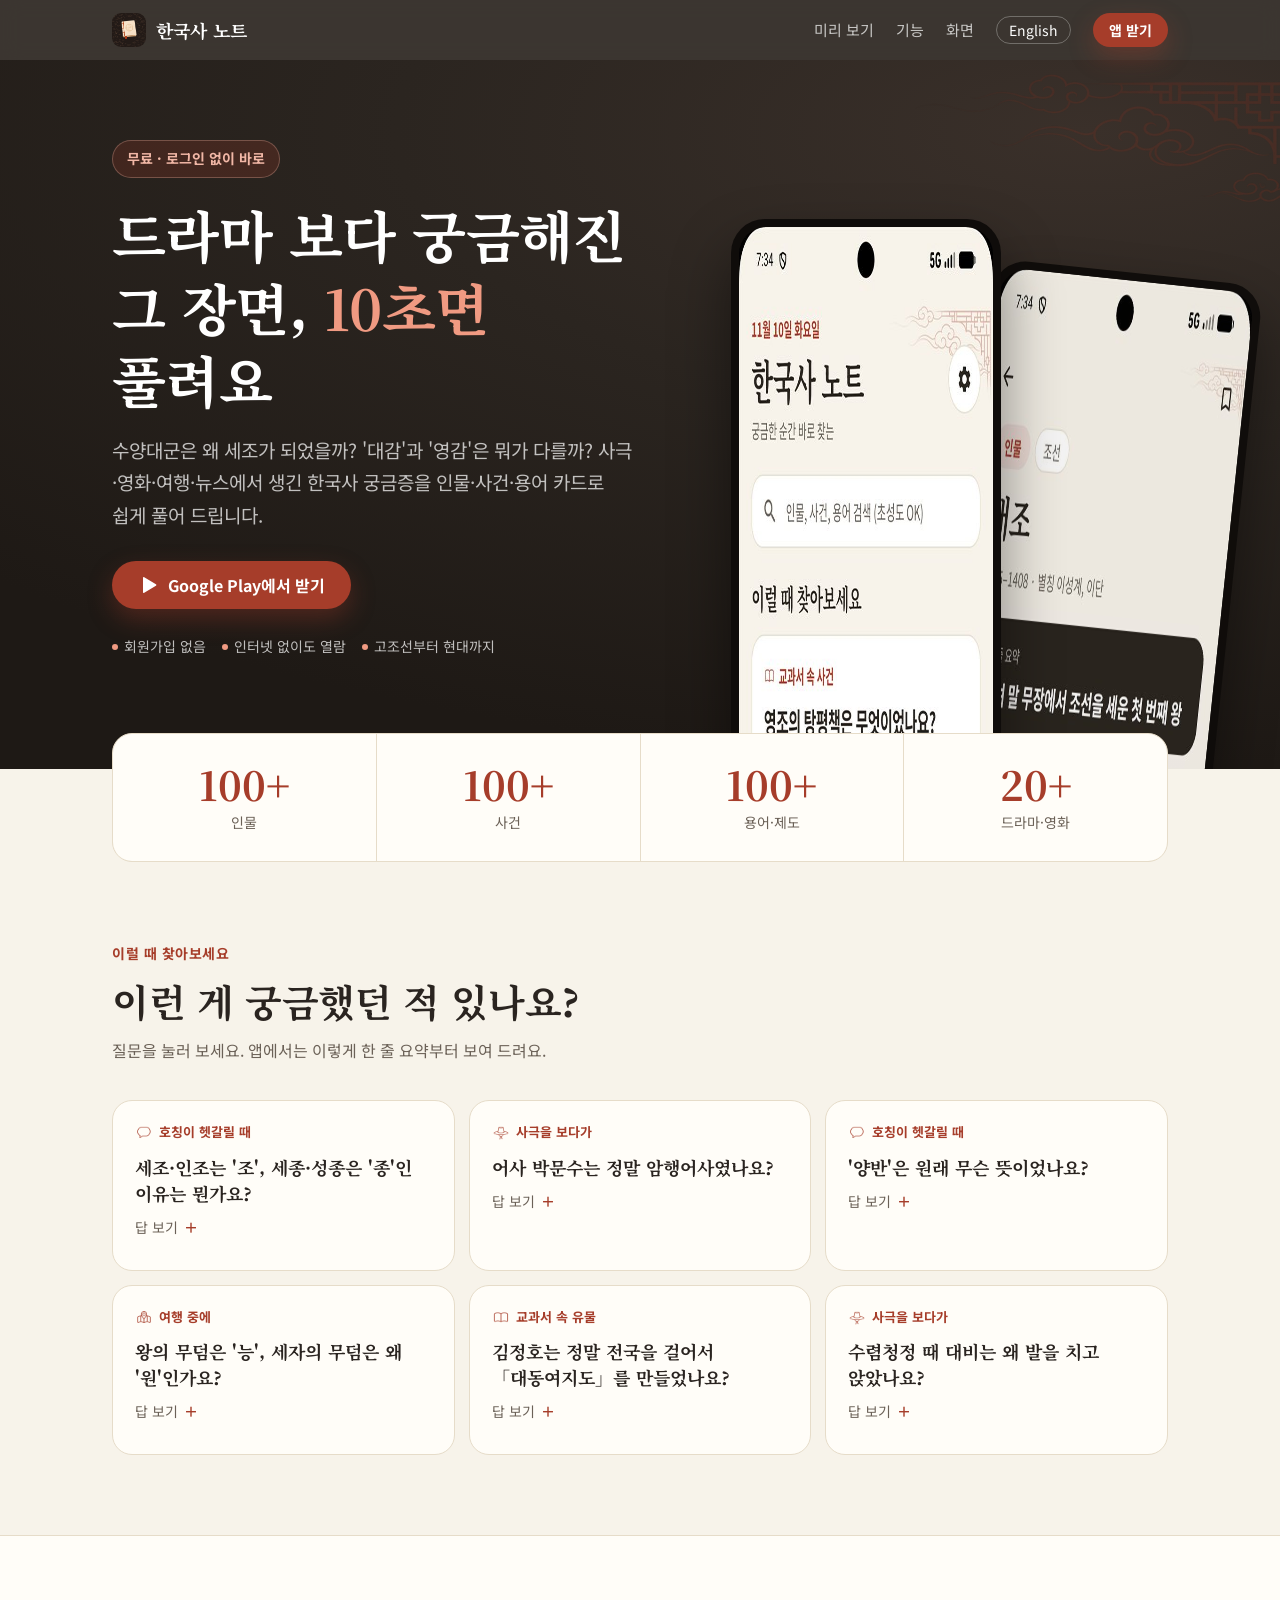
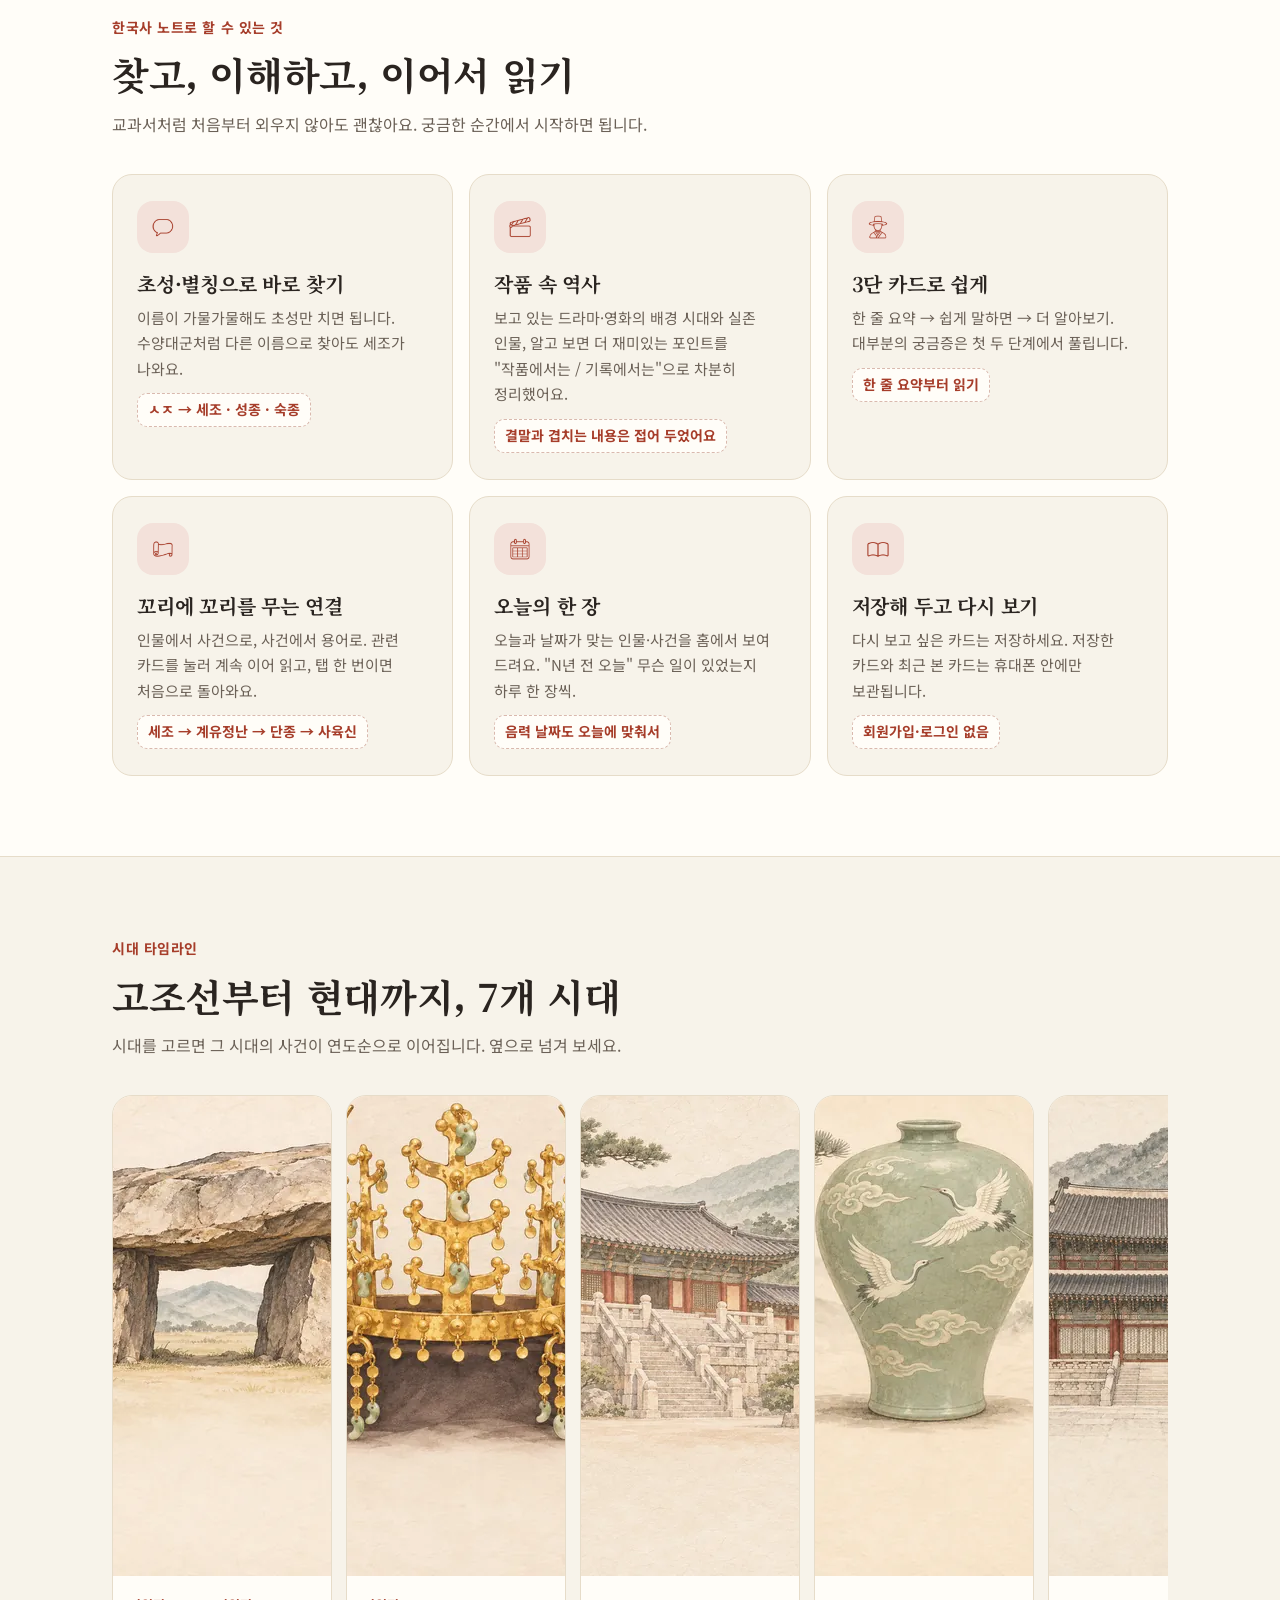
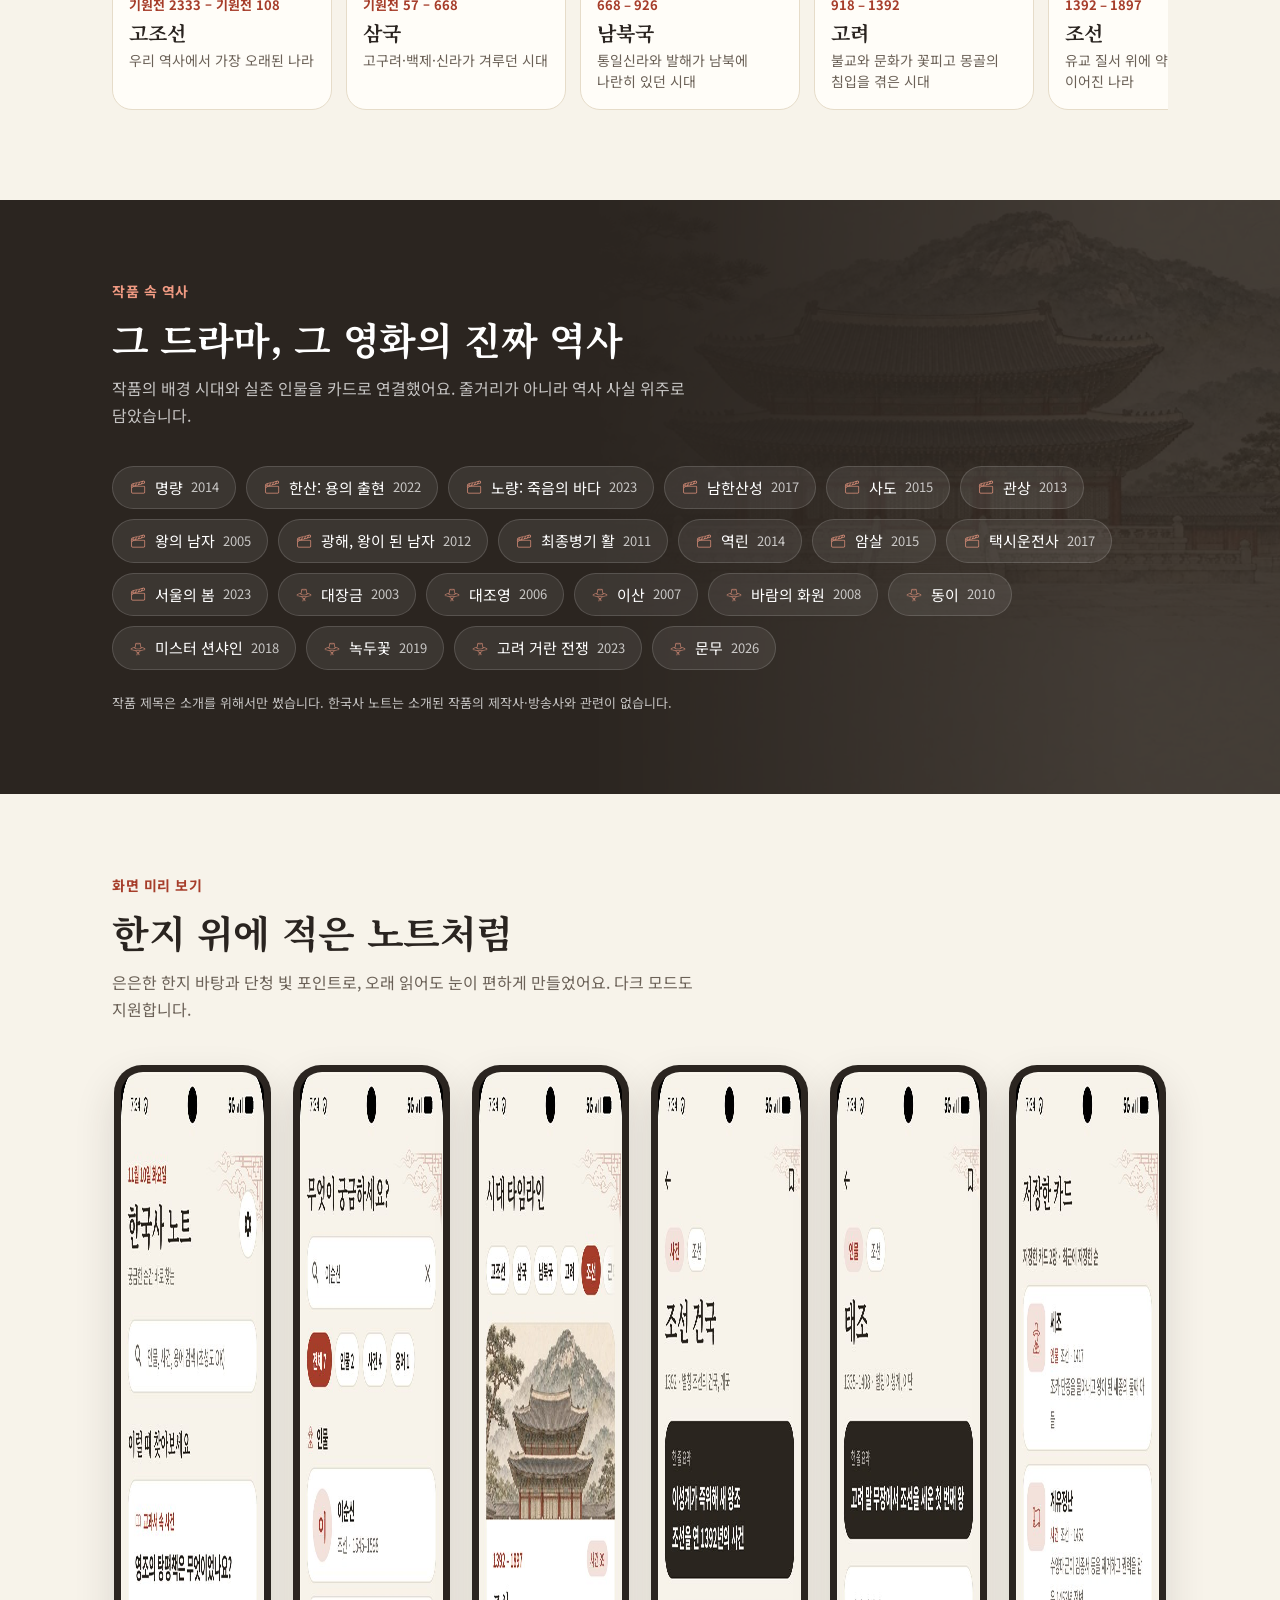
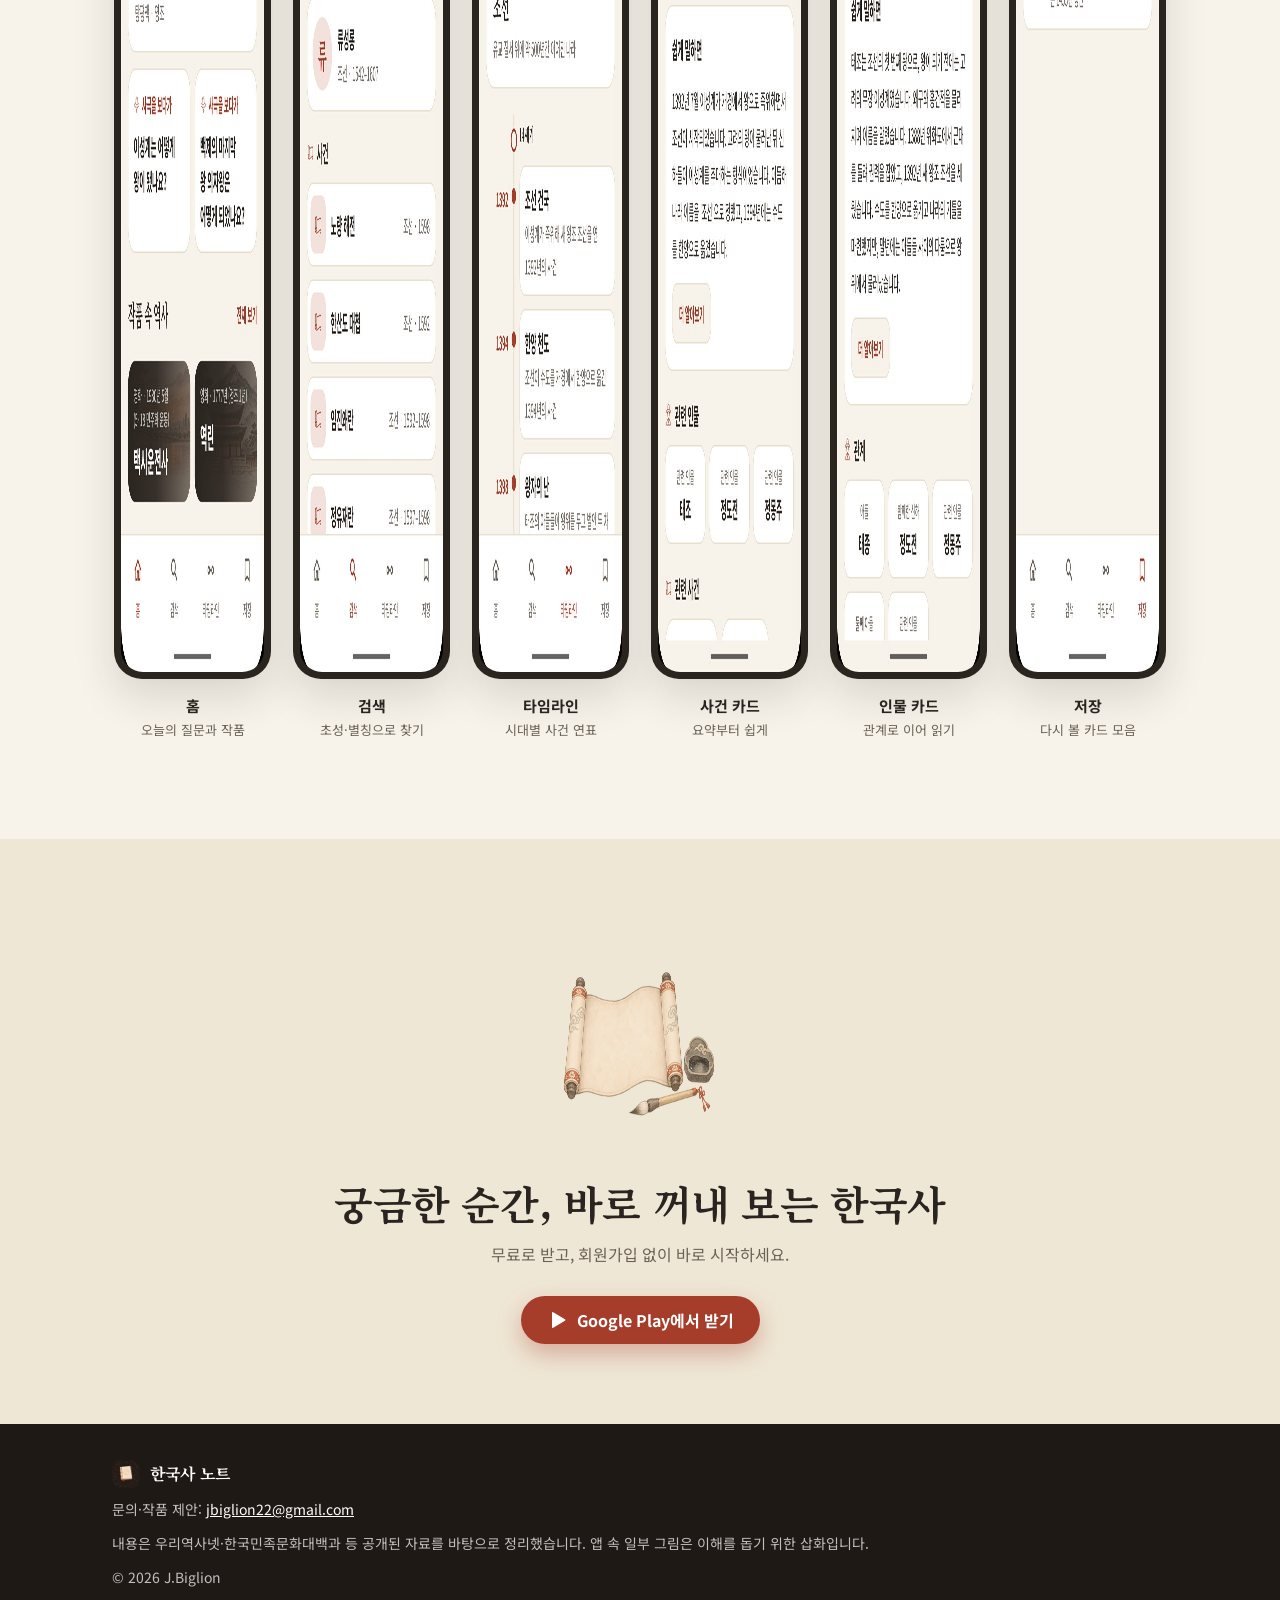
==== commit 4f88b794: "Add files via upload" ====
--- a/index-ko.html
+++ b/index-ko.html
@@ -1,287 +1,292 @@
-<!doctype html>
-<html lang="ko">
-<head>
-  <meta charset="utf-8">
-  <meta name="viewport" content="width=device-width, initial-scale=1">
-  <title>한국사 노트 — 궁금한 순간 바로 찾는 한국사</title>
-  <meta name="description" content="사극·영화·여행·뉴스에서 궁금해진 한국사를 10초 만에. 초성 검색, 작품 속 역사, 시대 타임라인, 서로 이어지는 인물·사건·용어 카드.">
-  <meta name="theme-color" content="#2B2520">
-  <meta property="og:type" content="website">
-  <meta property="og:title" content="한국사 노트 — 궁금한 순간 바로 찾는 한국사">
-  <meta property="og:description" content="드라마 보다 궁금해진 그 장면, 인물·사건·용어 카드로 쉽게.">
-  <meta property="og:image" content="images/og-image.jpg">
-  <link rel="icon" type="image/png" href="icons/favicon-64.png">
-  <link rel="apple-touch-icon" href="icons/apple-touch-icon.png">
-  <link rel="preconnect" href="https://fonts.googleapis.com">
-  <link rel="preconnect" href="https://fonts.gstatic.com" crossorigin>
-  <link href="https://fonts.googleapis.com/css2?family=Noto+Sans+KR:wght@400;500;700&family=Noto+Serif+KR:wght@700&display=swap" rel="stylesheet">
-  <link rel="stylesheet" href="css/style.css">
-</head>
-<body>
-
-<header class="top">
-  <div class="wrap">
-    <a class="brand" href="#top"><img src="images/app-icon.png" alt="">한국사 노트</a>
-    <nav>
-      <a class="link" href="#ask">미리 보기</a>
-      <a class="link" href="#features">기능</a>
-      <a class="link" href="#screens">화면</a>
-      <a class="btn btn-primary btn-small play-link" href="https://play.google.com/store/apps/details?id=com.phonensoft.koreanhistorynote">앱 받기</a>
-    </nav>
-  </div>
-</header>
-
-<main id="top">
-  <section class="hero">
-    <div class="wrap">
-      <div class="hero-copy">
-        <span class="eyebrow">무료 · 로그인 없이 바로</span>
-        <h1>드라마 보다 궁금해진<br>그 장면, <em>10초면</em> 풀려요</h1>
-        <p class="lead">수양대군은 왜 세조가 되었을까? '대감'과 '영감'은 뭐가 다를까? 사극·영화·여행·뉴스에서 생긴 한국사 궁금증을 인물·사건·용어 카드로 쉽게 풀어 드립니다.</p>
-        <div class="hero-actions">
-          <a class="btn btn-primary play-link" href="https://play.google.com/store/apps/details?id=com.phonensoft.koreanhistorynote">
-            <svg viewBox="0 0 24 24" aria-hidden="true"><path fill="currentColor" d="M6 3.5v17a1 1 0 0 0 1.5.86l14-8.5a1 1 0 0 0 0-1.72l-14-8.5A1 1 0 0 0 6 3.5Z"/></svg>
-            Google Play에서 받기
-          </a>
-        </div>
-        <ul class="badges">
-          <li>회원가입 없음</li>
-          <li>인터넷 없이도 열람</li>
-          <li>고조선부터 현대까지</li>
-        </ul>
-      </div>
-      <div class="phones" aria-hidden="true">
-        <div class="phone back"><img src="images/screen-person.jpg" alt="" loading="lazy" width="540" height="1200"></div>
-        <div class="phone front"><img src="images/screen-home.jpg" alt="" width="540" height="1200"></div>
-      </div>
-    </div>
-  </section>
-
-  <div class="numbers-outer">
-    <section class="numbers" aria-label="담긴 내용">
-      <div class="wrap">
-        <div class="num"><strong>100+</strong><span>인물</span></div>
-        <div class="num"><strong>100+</strong><span>사건</span></div>
-        <div class="num"><strong>100+</strong><span>용어·제도</span></div>
-        <div class="num"><strong>20+</strong><span>드라마·영화</span></div>
-      </div>
-    </section>
-  </div>
-
-  <section class="ask" id="ask">
-    <div class="wrap">
-      <div class="section-head">
-        <p class="kicker">이럴 때 찾아보세요</p>
-        <h2>이런 게 궁금했던 적 있나요?</h2>
-        <p>질문을 눌러 보세요. 앱에서는 이렇게 한 줄 요약부터 보여 드려요.</p>
-      </div>
-      <div class="ask-grid">
-        <button class="q" type="button" aria-expanded="false">
-          <span class="q-tag"><i class="icon" style="-webkit-mask-image:url(icons/tag_title.png);mask-image:url(icons/tag_title.png)"></i>호칭이 헷갈릴 때</span>
-          <span class="q-text">세조·인조는 '조', 세종·성종은 '종'인 이유는 뭔가요?</span>
-          <span class="q-more">답 보기</span>
-          <span class="q-answer"><div>
-            <p class="card-name">묘호</p>
-            <p class="card-summary">왕이 죽은 뒤 종묘에 모실 때 붙인 이름</p>
-            <p class="card-body">대체로 '조'는 나라를 세웠거나 끊어진 정통을 다시 일으킨 왕에게, '종'은 왕위를 정통으로 이은 왕에게 붙였습니다.</p>
-          </div></span>
-        </button>
-        <button class="q" type="button" aria-expanded="false">
-          <span class="q-tag"><i class="icon" style="-webkit-mask-image:url(icons/tag_drama.png);mask-image:url(icons/tag_drama.png)"></i>사극을 보다가</span>
-          <span class="q-text">어사 박문수는 정말 암행어사였나요?</span>
-          <span class="q-more">답 보기</span>
-          <span class="q-answer"><div>
-            <p class="card-name">박문수</p>
-            <p class="card-summary">암행어사 설화의 주인공이 된 영조 때 문신</p>
-            <p class="card-body">기록에 따르면 지방에 어사로 나간 것은 네 차례이고, 암행어사로 나간 적은 없습니다.</p>
-          </div></span>
-        </button>
-        <button class="q" type="button" aria-expanded="false">
-          <span class="q-tag"><i class="icon" style="-webkit-mask-image:url(icons/tag_title.png);mask-image:url(icons/tag_title.png)"></i>호칭이 헷갈릴 때</span>
-          <span class="q-text">'양반'은 원래 무슨 뜻이었나요?</span>
-          <span class="q-more">답 보기</span>
-          <span class="q-answer"><div>
-            <p class="card-name">양반</p>
-            <p class="card-summary">문반과 무반을 함께 이르던 말, 조선의 지배층</p>
-            <p class="card-body">문관 벼슬인 동반과 무관 벼슬인 서반을 함께 부르던 말이, 뒤에는 지배층 전체를 부르는 말이 되었습니다.</p>
-          </div></span>
-        </button>
-        <button class="q" type="button" aria-expanded="false">
-          <span class="q-tag"><i class="icon" style="-webkit-mask-image:url(icons/tag_travel.png);mask-image:url(icons/tag_travel.png)"></i>여행 중에</span>
-          <span class="q-text">왕의 무덤은 '능', 세자의 무덤은 왜 '원'인가요?</span>
-          <span class="q-more">답 보기</span>
-          <span class="q-answer"><div>
-            <p class="card-name">조선 왕릉</p>
-            <p class="card-summary">조선 왕과 왕비의 무덤, 2009년 세계유산이 된 40기</p>
-            <p class="card-body">왕과 왕비의 무덤은 '능', 왕세자와 세자빈 등의 무덤은 '원', 그 밖의 왕족 무덤은 '묘'라고 했습니다.</p>
-          </div></span>
-        </button>
-        <button class="q" type="button" aria-expanded="false">
-          <span class="q-tag"><i class="icon" style="-webkit-mask-image:url(icons/tag_book.png);mask-image:url(icons/tag_book.png)"></i>교과서 속 유물</span>
-          <span class="q-text">김정호는 정말 전국을 걸어서 「대동여지도」를 만들었나요?</span>
-          <span class="q-more">답 보기</span>
-          <span class="q-answer"><div>
-            <p class="card-name">김정호</p>
-            <p class="card-summary">「청구도」와 「대동여지도」를 만든 조선 후기 지리학자</p>
-            <p class="card-body">전국을 걸어 다녔다는 이야기는 일제 강점기 신문과 교과서에서 나왔고, 연구를 통해 사실이 아니라고 밝혀졌습니다.</p>
-          </div></span>
-        </button>
-        <button class="q" type="button" aria-expanded="false">
-          <span class="q-tag"><i class="icon" style="-webkit-mask-image:url(icons/tag_drama.png);mask-image:url(icons/tag_drama.png)"></i>사극을 보다가</span>
-          <span class="q-text">수렴청정 때 대비는 왜 발을 치고 앉았나요?</span>
-          <span class="q-more">답 보기</span>
-          <span class="q-answer"><div>
-            <p class="card-name">수렴청정</p>
-            <p class="card-summary">어린 왕이 즉위했을 때 대비가 발을 치고 함께 나랏일을 본 제도</p>
-            <p class="card-body">'발을 드리우고 정치를 듣는다'는 뜻입니다. 남녀를 엄격히 구분했기 때문에 발을 사이에 두고 신하들을 만났습니다.</p>
-          </div></span>
-        </button>
-      </div>
-    </div>
-  </section>
-
-  <section class="features" id="features">
-    <div class="wrap">
-      <div class="section-head">
-        <p class="kicker">한국사 노트로 할 수 있는 것</p>
-        <h2>찾고, 이해하고, 이어서 읽기</h2>
-        <p>교과서처럼 처음부터 외우지 않아도 괜찮아요. 궁금한 순간에서 시작하면 됩니다.</p>
-      </div>
-      <div class="feature-grid">
-        <article class="feature">
-          <div class="icon-wrap"><i class="icon" style="-webkit-mask-image:url(icons/tag_title.png);mask-image:url(icons/tag_title.png)"></i></div>
-          <h3>초성·별칭으로 바로 찾기</h3>
-          <p>이름이 가물가물해도 초성만 치면 됩니다. 수양대군처럼 다른 이름으로 찾아도 세조가 나와요.</p>
-          <span class="example">ㅅㅈ → 세조 · 성종 · 숙종</span>
-        </article>
-        <article class="feature">
-          <div class="icon-wrap"><i class="icon" style="-webkit-mask-image:url(icons/tag_movie.png);mask-image:url(icons/tag_movie.png)"></i></div>
-          <h3>작품 속 역사</h3>
-          <p>보고 있는 드라마·영화의 배경 시대와 실존 인물, 알고 보면 더 재미있는 포인트를 "작품에서는 / 기록에서는"으로 차분히 정리했어요.</p>
-          <span class="example">결말과 겹치는 내용은 접어 두었어요</span>
-        </article>
-        <article class="feature">
-          <div class="icon-wrap"><i class="icon" style="-webkit-mask-image:url(icons/type_person.png);mask-image:url(icons/type_person.png)"></i></div>
-          <h3>3단 카드로 쉽게</h3>
-          <p>한 줄 요약 → 쉽게 말하면 → 더 알아보기. 대부분의 궁금증은 첫 두 단계에서 풀립니다.</p>
-          <span class="example">한 줄 요약부터 읽기</span>
-        </article>
-        <article class="feature">
-          <div class="icon-wrap"><i class="icon" style="-webkit-mask-image:url(icons/type_event.png);mask-image:url(icons/type_event.png)"></i></div>
-          <h3>꼬리에 꼬리를 무는 연결</h3>
-          <p>인물에서 사건으로, 사건에서 용어로. 관련 카드를 눌러 계속 이어 읽고, 탭 한 번이면 처음으로 돌아와요.</p>
-          <span class="example">세조 → 계유정난 → 단종 → 사육신</span>
-        </article>
-        <article class="feature">
-          <div class="icon-wrap"><i class="icon" style="-webkit-mask-image:url(icons/tag_calendar.png);mask-image:url(icons/tag_calendar.png)"></i></div>
-          <h3>오늘의 한 장</h3>
-          <p>오늘과 날짜가 맞는 인물·사건을 홈에서 보여 드려요. "N년 전 오늘" 무슨 일이 있었는지 하루 한 장씩.</p>
-          <span class="example">음력 날짜도 오늘에 맞춰서</span>
-        </article>
-        <article class="feature">
-          <div class="icon-wrap"><i class="icon" style="-webkit-mask-image:url(icons/tag_book.png);mask-image:url(icons/tag_book.png)"></i></div>
-          <h3>저장해 두고 다시 보기</h3>
-          <p>다시 보고 싶은 카드는 저장하세요. 저장한 카드와 최근 본 카드는 휴대폰 안에만 보관됩니다.</p>
-          <span class="example">회원가입·로그인 없음</span>
-        </article>
-      </div>
-    </div>
-  </section>
-
-  <section class="eras" id="eras">
-    <div class="wrap">
-      <div class="section-head">
-        <p class="kicker">시대 타임라인</p>
-        <h2>고조선부터 현대까지, 7개 시대</h2>
-        <p>시대를 고르면 그 시대의 사건이 연도순으로 이어집니다. 옆으로 넘겨 보세요.</p>
-      </div>
-      <div class="era-row">
-        <article class="era"><img src="images/era_gojoseon.webp" alt="고조선 시대를 표현한 그림" loading="lazy" width="640" height="480"><div><span class="range">기원전 2333 – 기원전 108</span><h3>고조선</h3><p>우리 역사에서 가장 오래된 나라</p></div></article>
-        <article class="era"><img src="images/era_samguk.webp" alt="삼국 시대를 표현한 그림" loading="lazy" width="640" height="480"><div><span class="range">기원전 57 – 668</span><h3>삼국</h3><p>고구려·백제·신라가 겨루던 시대</p></div></article>
-        <article class="era"><img src="images/era_namgukbuk.webp" alt="남북국 시대를 표현한 그림" loading="lazy" width="640" height="480"><div><span class="range">668 – 926</span><h3>남북국</h3><p>통일신라와 발해가 남북에 나란히 있던 시대</p></div></article>
-        <article class="era"><img src="images/era_goryeo.webp" alt="고려 시대를 표현한 그림" loading="lazy" width="640" height="480"><div><span class="range">918 – 1392</span><h3>고려</h3><p>불교와 문화가 꽃피고 몽골의 침입을 겪은 시대</p></div></article>
-        <article class="era"><img src="images/era_joseon.webp" alt="조선 시대를 표현한 그림" loading="lazy" width="640" height="480"><div><span class="range">1392 – 1897</span><h3>조선</h3><p>유교 질서 위에 약 500년간 이어진 나라</p></div></article>
-        <article class="era"><img src="images/era_modern.webp" alt="근대를 표현한 그림" loading="lazy" width="640" height="480"><div><span class="range">1897 – 1945</span><h3>근대</h3><p>대한제국과 일제강점기, 광복을 위한 노력</p></div></article>
-        <article class="era"><img src="images/era_hyeondae.webp" alt="현대를 표현한 그림" loading="lazy" width="640" height="480"><div><span class="range">1945년 이후</span><h3>현대</h3><p>광복과 대한민국 정부 수립 이후의 시대</p></div></article>
-      </div>
-    </div>
-  </section>
-
-  <section class="works" id="works">
-    <div class="wrap">
-      <div class="section-head">
-        <p class="kicker">작품 속 역사</p>
-        <h2>그 드라마, 그 영화의 진짜 역사</h2>
-        <p>작품의 배경 시대와 실존 인물을 카드로 연결했어요. 줄거리가 아니라 역사 사실 위주로 담았습니다.</p>
-      </div>
-      <ul class="work-list">
-        <li><i class="icon" style="-webkit-mask-image:url(icons/tag_movie.png);mask-image:url(icons/tag_movie.png)"></i>명량 <small>2014</small></li>
-        <li><i class="icon" style="-webkit-mask-image:url(icons/tag_movie.png);mask-image:url(icons/tag_movie.png)"></i>한산: 용의 출현 <small>2022</small></li>
-        <li><i class="icon" style="-webkit-mask-image:url(icons/tag_movie.png);mask-image:url(icons/tag_movie.png)"></i>노량: 죽음의 바다 <small>2023</small></li>
-        <li><i class="icon" style="-webkit-mask-image:url(icons/tag_movie.png);mask-image:url(icons/tag_movie.png)"></i>남한산성 <small>2017</small></li>
-        <li><i class="icon" style="-webkit-mask-image:url(icons/tag_movie.png);mask-image:url(icons/tag_movie.png)"></i>사도 <small>2015</small></li>
-        <li><i class="icon" style="-webkit-mask-image:url(icons/tag_movie.png);mask-image:url(icons/tag_movie.png)"></i>관상 <small>2013</small></li>
-        <li><i class="icon" style="-webkit-mask-image:url(icons/tag_movie.png);mask-image:url(icons/tag_movie.png)"></i>왕의 남자 <small>2005</small></li>
-        <li><i class="icon" style="-webkit-mask-image:url(icons/tag_movie.png);mask-image:url(icons/tag_movie.png)"></i>광해, 왕이 된 남자 <small>2012</small></li>
-        <li><i class="icon" style="-webkit-mask-image:url(icons/tag_movie.png);mask-image:url(icons/tag_movie.png)"></i>최종병기 활 <small>2011</small></li>
-        <li><i class="icon" style="-webkit-mask-image:url(icons/tag_movie.png);mask-image:url(icons/tag_movie.png)"></i>역린 <small>2014</small></li>
-        <li><i class="icon" style="-webkit-mask-image:url(icons/tag_movie.png);mask-image:url(icons/tag_movie.png)"></i>암살 <small>2015</small></li>
-        <li><i class="icon" style="-webkit-mask-image:url(icons/tag_movie.png);mask-image:url(icons/tag_movie.png)"></i>택시운전사 <small>2017</small></li>
-        <li><i class="icon" style="-webkit-mask-image:url(icons/tag_movie.png);mask-image:url(icons/tag_movie.png)"></i>서울의 봄 <small>2023</small></li>
-        <li><i class="icon" style="-webkit-mask-image:url(icons/tag_drama.png);mask-image:url(icons/tag_drama.png)"></i>대장금 <small>2003</small></li>
-        <li><i class="icon" style="-webkit-mask-image:url(icons/tag_drama.png);mask-image:url(icons/tag_drama.png)"></i>대조영 <small>2006</small></li>
-        <li><i class="icon" style="-webkit-mask-image:url(icons/tag_drama.png);mask-image:url(icons/tag_drama.png)"></i>이산 <small>2007</small></li>
-        <li><i class="icon" style="-webkit-mask-image:url(icons/tag_drama.png);mask-image:url(icons/tag_drama.png)"></i>바람의 화원 <small>2008</small></li>
-        <li><i class="icon" style="-webkit-mask-image:url(icons/tag_drama.png);mask-image:url(icons/tag_drama.png)"></i>동이 <small>2010</small></li>
-        <li><i class="icon" style="-webkit-mask-image:url(icons/tag_drama.png);mask-image:url(icons/tag_drama.png)"></i>미스터 션샤인 <small>2018</small></li>
-        <li><i class="icon" style="-webkit-mask-image:url(icons/tag_drama.png);mask-image:url(icons/tag_drama.png)"></i>녹두꽃 <small>2019</small></li>
-        <li><i class="icon" style="-webkit-mask-image:url(icons/tag_drama.png);mask-image:url(icons/tag_drama.png)"></i>고려 거란 전쟁 <small>2023</small></li>
-        <li><i class="icon" style="-webkit-mask-image:url(icons/tag_drama.png);mask-image:url(icons/tag_drama.png)"></i>문무 <small>2026</small></li>
-      </ul>
-      <p class="note">작품 제목은 소개를 위해서만 썼습니다. 한국사 노트는 소개된 작품의 제작사·방송사와 관련이 없습니다.</p>
-    </div>
-  </section>
-
-  <section class="screens" id="screens">
-    <div class="wrap">
-      <div class="section-head">
-        <p class="kicker">화면 미리 보기</p>
-        <h2>한지 위에 적은 노트처럼</h2>
-        <p>은은한 한지 바탕과 단청 빛 포인트로, 오래 읽어도 눈이 편하게 만들었어요. 다크 모드도 지원합니다.</p>
-      </div>
-      <div class="shot-row">
-        <figure class="shot"><div class="frame"><img src="images/screen-home.jpg" alt="홈 화면: 이럴 때 찾아보세요 질문 카드와 작품 속 역사" loading="lazy" width="540" height="1200"></div><figcaption>홈<span>오늘의 질문과 작품</span></figcaption></figure>
-        <figure class="shot"><div class="frame"><img src="images/screen-search.jpg" alt="검색 화면: 이순신 검색 결과" loading="lazy" width="540" height="1200"></div><figcaption>검색<span>초성·별칭으로 찾기</span></figcaption></figure>
-        <figure class="shot"><div class="frame"><img src="images/screen-timeline.jpg" alt="타임라인 화면: 조선 시대 사건 연표" loading="lazy" width="540" height="1200"></div><figcaption>타임라인<span>시대별 사건 연표</span></figcaption></figure>
-        <figure class="shot"><div class="frame"><img src="images/screen-event.jpg" alt="사건 카드: 조선 건국" loading="lazy" width="540" height="1200"></div><figcaption>사건 카드<span>요약부터 쉽게</span></figcaption></figure>
-        <figure class="shot"><div class="frame"><img src="images/screen-person.jpg" alt="인물 카드: 태조와 관계된 인물" loading="lazy" width="540" height="1200"></div><figcaption>인물 카드<span>관계로 이어 읽기</span></figcaption></figure>
-        <figure class="shot"><div class="frame"><img src="images/screen-saved.jpg" alt="저장 화면: 저장한 카드 목록" loading="lazy" width="540" height="1200"></div><figcaption>저장<span>다시 볼 카드 모음</span></figcaption></figure>
-      </div>
-    </div>
-  </section>
-
-  <section class="cta" id="download">
-    <div class="wrap">
-      <img class="scroll" src="images/scroll.webp" alt="" loading="lazy" width="320" height="240">
-      <h2>궁금한 순간, 바로 꺼내 보는 한국사</h2>
-      <p>무료로 받고, 회원가입 없이 바로 시작하세요.</p>
-      <a class="btn btn-primary play-link" href="https://play.google.com/store/apps/details?id=com.phonensoft.koreanhistorynote">
-        <svg viewBox="0 0 24 24" aria-hidden="true"><path fill="currentColor" d="M6 3.5v17a1 1 0 0 0 1.5.86l14-8.5a1 1 0 0 0 0-1.72l-14-8.5A1 1 0 0 0 6 3.5Z"/></svg>
-        Google Play에서 받기
-      </a>
-    </div>
-  </section>
-</main>
-
-<footer>
-  <div class="wrap">
-    <span class="brand"><img src="images/app-icon.png" alt="">한국사 노트</span>
-    <p>문의·작품 제안: <a href="mailto:jbiglion22@gmail.com">jbiglion22@gmail.com</a></p>
-    <p>내용은 우리역사넷·한국민족문화대백과 등 공개된 자료를 바탕으로 정리했습니다. 앱 속 일부 그림은 이해를 돕기 위한 삽화입니다.</p>
-    <p>© <span class="year">2026</span> J.Biglion</p>
-  </div>
-</footer>
-
-<script src="js/main.js"></script>
-</body>
-</html>
+<!doctype html>
+<html lang="ko">
+<head>
+  <meta charset="utf-8">
+  <meta name="viewport" content="width=device-width, initial-scale=1">
+  <title>한국사 노트 — 궁금한 순간 바로 찾는 한국사</title>
+  <meta name="description" content="사극·영화·여행·뉴스에서 궁금해진 한국사를 10초 만에. 초성 검색, 작품 속 역사, 시대 타임라인, 서로 이어지는 인물·사건·용어 카드.">
+  <meta name="theme-color" content="#2B2520">
+  <meta property="og:type" content="website">
+  <meta property="og:title" content="한국사 노트 — 궁금한 순간 바로 찾는 한국사">
+  <meta property="og:description" content="드라마 보다 궁금해진 그 장면, 인물·사건·용어 카드로 쉽게.">
+  <meta property="og:image" content="images/og-image.jpg">
+  <link rel="alternate" hreflang="en" href="index.html">
+  <link rel="alternate" hreflang="ko" href="index-ko.html">
+  <link rel="alternate" hreflang="x-default" href="index.html">
+  <link rel="icon" type="image/png" href="icons/favicon-64.png">
+  <link rel="apple-touch-icon" href="icons/apple-touch-icon.png">
+  <link rel="preconnect" href="https://fonts.googleapis.com">
+  <link rel="preconnect" href="https://fonts.gstatic.com" crossorigin>
+  <link href="https://fonts.googleapis.com/css2?family=Noto+Sans+KR:wght@400;500;700&family=Noto+Serif+KR:wght@700&display=swap" rel="stylesheet">
+  <script src="js/lang.js"></script>
+  <link rel="stylesheet" href="css/style.css">
+</head>
+<body>
+
+<header class="top">
+  <div class="wrap">
+    <a class="brand" href="#top"><img src="images/app-icon.png" alt="">한국사 노트</a>
+    <nav>
+      <a class="link" href="#ask">미리 보기</a>
+      <a class="link" href="#features">기능</a>
+      <a class="link" href="#screens">화면</a>
+      <a class="lang-switch" href="index.html" hreflang="en" lang="en">English</a>
+      <a class="btn btn-primary btn-small play-link" href="https://play.google.com/store/apps/details?id=com.phonensoft.koreanhistorynote">앱 받기</a>
+    </nav>
+  </div>
+</header>
+
+<main id="top">
+  <section class="hero">
+    <div class="wrap">
+      <div class="hero-copy">
+        <span class="eyebrow">무료 · 로그인 없이 바로</span>
+        <h1>드라마 보다 궁금해진<br>그 장면, <em>10초면</em> 풀려요</h1>
+        <p class="lead">수양대군은 왜 세조가 되었을까? '대감'과 '영감'은 뭐가 다를까? 사극·영화·여행·뉴스에서 생긴 한국사 궁금증을 인물·사건·용어 카드로 쉽게 풀어 드립니다.</p>
+        <div class="hero-actions">
+          <a class="btn btn-primary play-link" href="https://play.google.com/store/apps/details?id=com.phonensoft.koreanhistorynote">
+            <svg viewBox="0 0 24 24" aria-hidden="true"><path fill="currentColor" d="M6 3.5v17a1 1 0 0 0 1.5.86l14-8.5a1 1 0 0 0 0-1.72l-14-8.5A1 1 0 0 0 6 3.5Z"/></svg>
+            Google Play에서 받기
+          </a>
+        </div>
+        <ul class="badges">
+          <li>회원가입 없음</li>
+          <li>인터넷 없이도 열람</li>
+          <li>고조선부터 현대까지</li>
+        </ul>
+      </div>
+      <div class="phones" aria-hidden="true">
+        <div class="phone back"><img src="images/screen-person.jpg" alt="" loading="lazy" width="540" height="1200"></div>
+        <div class="phone front"><img src="images/screen-home.jpg" alt="" width="540" height="1200"></div>
+      </div>
+    </div>
+  </section>
+
+  <div class="numbers-outer">
+    <section class="numbers" aria-label="담긴 내용">
+      <div class="wrap">
+        <div class="num"><strong>100+</strong><span>인물</span></div>
+        <div class="num"><strong>100+</strong><span>사건</span></div>
+        <div class="num"><strong>100+</strong><span>용어·제도</span></div>
+        <div class="num"><strong>20+</strong><span>드라마·영화</span></div>
+      </div>
+    </section>
+  </div>
+
+  <section class="ask" id="ask">
+    <div class="wrap">
+      <div class="section-head">
+        <p class="kicker">이럴 때 찾아보세요</p>
+        <h2>이런 게 궁금했던 적 있나요?</h2>
+        <p>질문을 눌러 보세요. 앱에서는 이렇게 한 줄 요약부터 보여 드려요.</p>
+      </div>
+      <div class="ask-grid">
+        <button class="q" type="button" aria-expanded="false">
+          <span class="q-tag"><i class="icon" style="-webkit-mask-image:url(icons/tag_title.png);mask-image:url(icons/tag_title.png)"></i>호칭이 헷갈릴 때</span>
+          <span class="q-text">세조·인조는 '조', 세종·성종은 '종'인 이유는 뭔가요?</span>
+          <span class="q-more">답 보기</span>
+          <span class="q-answer"><div>
+            <p class="card-name">묘호</p>
+            <p class="card-summary">왕이 죽은 뒤 종묘에 모실 때 붙인 이름</p>
+            <p class="card-body">대체로 '조'는 나라를 세웠거나 끊어진 정통을 다시 일으킨 왕에게, '종'은 왕위를 정통으로 이은 왕에게 붙였습니다.</p>
+          </div></span>
+        </button>
+        <button class="q" type="button" aria-expanded="false">
+          <span class="q-tag"><i class="icon" style="-webkit-mask-image:url(icons/tag_drama.png);mask-image:url(icons/tag_drama.png)"></i>사극을 보다가</span>
+          <span class="q-text">어사 박문수는 정말 암행어사였나요?</span>
+          <span class="q-more">답 보기</span>
+          <span class="q-answer"><div>
+            <p class="card-name">박문수</p>
+            <p class="card-summary">암행어사 설화의 주인공이 된 영조 때 문신</p>
+            <p class="card-body">기록에 따르면 지방에 어사로 나간 것은 네 차례이고, 암행어사로 나간 적은 없습니다.</p>
+          </div></span>
+        </button>
+        <button class="q" type="button" aria-expanded="false">
+          <span class="q-tag"><i class="icon" style="-webkit-mask-image:url(icons/tag_title.png);mask-image:url(icons/tag_title.png)"></i>호칭이 헷갈릴 때</span>
+          <span class="q-text">'양반'은 원래 무슨 뜻이었나요?</span>
+          <span class="q-more">답 보기</span>
+          <span class="q-answer"><div>
+            <p class="card-name">양반</p>
+            <p class="card-summary">문반과 무반을 함께 이르던 말, 조선의 지배층</p>
+            <p class="card-body">문관 벼슬인 동반과 무관 벼슬인 서반을 함께 부르던 말이, 뒤에는 지배층 전체를 부르는 말이 되었습니다.</p>
+          </div></span>
+        </button>
+        <button class="q" type="button" aria-expanded="false">
+          <span class="q-tag"><i class="icon" style="-webkit-mask-image:url(icons/tag_travel.png);mask-image:url(icons/tag_travel.png)"></i>여행 중에</span>
+          <span class="q-text">왕의 무덤은 '능', 세자의 무덤은 왜 '원'인가요?</span>
+          <span class="q-more">답 보기</span>
+          <span class="q-answer"><div>
+            <p class="card-name">조선 왕릉</p>
+            <p class="card-summary">조선 왕과 왕비의 무덤, 2009년 세계유산이 된 40기</p>
+            <p class="card-body">왕과 왕비의 무덤은 '능', 왕세자와 세자빈 등의 무덤은 '원', 그 밖의 왕족 무덤은 '묘'라고 했습니다.</p>
+          </div></span>
+        </button>
+        <button class="q" type="button" aria-expanded="false">
+          <span class="q-tag"><i class="icon" style="-webkit-mask-image:url(icons/tag_book.png);mask-image:url(icons/tag_book.png)"></i>교과서 속 유물</span>
+          <span class="q-text">김정호는 정말 전국을 걸어서 「대동여지도」를 만들었나요?</span>
+          <span class="q-more">답 보기</span>
+          <span class="q-answer"><div>
+            <p class="card-name">김정호</p>
+            <p class="card-summary">「청구도」와 「대동여지도」를 만든 조선 후기 지리학자</p>
+            <p class="card-body">전국을 걸어 다녔다는 이야기는 일제 강점기 신문과 교과서에서 나왔고, 연구를 통해 사실이 아니라고 밝혀졌습니다.</p>
+          </div></span>
+        </button>
+        <button class="q" type="button" aria-expanded="false">
+          <span class="q-tag"><i class="icon" style="-webkit-mask-image:url(icons/tag_drama.png);mask-image:url(icons/tag_drama.png)"></i>사극을 보다가</span>
+          <span class="q-text">수렴청정 때 대비는 왜 발을 치고 앉았나요?</span>
+          <span class="q-more">답 보기</span>
+          <span class="q-answer"><div>
+            <p class="card-name">수렴청정</p>
+            <p class="card-summary">어린 왕이 즉위했을 때 대비가 발을 치고 함께 나랏일을 본 제도</p>
+            <p class="card-body">'발을 드리우고 정치를 듣는다'는 뜻입니다. 남녀를 엄격히 구분했기 때문에 발을 사이에 두고 신하들을 만났습니다.</p>
+          </div></span>
+        </button>
+      </div>
+    </div>
+  </section>
+
+  <section class="features" id="features">
+    <div class="wrap">
+      <div class="section-head">
+        <p class="kicker">한국사 노트로 할 수 있는 것</p>
+        <h2>찾고, 이해하고, 이어서 읽기</h2>
+        <p>교과서처럼 처음부터 외우지 않아도 괜찮아요. 궁금한 순간에서 시작하면 됩니다.</p>
+      </div>
+      <div class="feature-grid">
+        <article class="feature">
+          <div class="icon-wrap"><i class="icon" style="-webkit-mask-image:url(icons/tag_title.png);mask-image:url(icons/tag_title.png)"></i></div>
+          <h3>초성·별칭으로 바로 찾기</h3>
+          <p>이름이 가물가물해도 초성만 치면 됩니다. 수양대군처럼 다른 이름으로 찾아도 세조가 나와요.</p>
+          <span class="example">ㅅㅈ → 세조 · 성종 · 숙종</span>
+        </article>
+        <article class="feature">
+          <div class="icon-wrap"><i class="icon" style="-webkit-mask-image:url(icons/tag_movie.png);mask-image:url(icons/tag_movie.png)"></i></div>
+          <h3>작품 속 역사</h3>
+          <p>보고 있는 드라마·영화의 배경 시대와 실존 인물, 알고 보면 더 재미있는 포인트를 "작품에서는 / 기록에서는"으로 차분히 정리했어요.</p>
+          <span class="example">결말과 겹치는 내용은 접어 두었어요</span>
+        </article>
+        <article class="feature">
+          <div class="icon-wrap"><i class="icon" style="-webkit-mask-image:url(icons/type_person.png);mask-image:url(icons/type_person.png)"></i></div>
+          <h3>3단 카드로 쉽게</h3>
+          <p>한 줄 요약 → 쉽게 말하면 → 더 알아보기. 대부분의 궁금증은 첫 두 단계에서 풀립니다.</p>
+          <span class="example">한 줄 요약부터 읽기</span>
+        </article>
+        <article class="feature">
+          <div class="icon-wrap"><i class="icon" style="-webkit-mask-image:url(icons/type_event.png);mask-image:url(icons/type_event.png)"></i></div>
+          <h3>꼬리에 꼬리를 무는 연결</h3>
+          <p>인물에서 사건으로, 사건에서 용어로. 관련 카드를 눌러 계속 이어 읽고, 탭 한 번이면 처음으로 돌아와요.</p>
+          <span class="example">세조 → 계유정난 → 단종 → 사육신</span>
+        </article>
+        <article class="feature">
+          <div class="icon-wrap"><i class="icon" style="-webkit-mask-image:url(icons/tag_calendar.png);mask-image:url(icons/tag_calendar.png)"></i></div>
+          <h3>오늘의 한 장</h3>
+          <p>오늘과 날짜가 맞는 인물·사건을 홈에서 보여 드려요. "N년 전 오늘" 무슨 일이 있었는지 하루 한 장씩.</p>
+          <span class="example">음력 날짜도 오늘에 맞춰서</span>
+        </article>
+        <article class="feature">
+          <div class="icon-wrap"><i class="icon" style="-webkit-mask-image:url(icons/tag_book.png);mask-image:url(icons/tag_book.png)"></i></div>
+          <h3>저장해 두고 다시 보기</h3>
+          <p>다시 보고 싶은 카드는 저장하세요. 저장한 카드와 최근 본 카드는 휴대폰 안에만 보관됩니다.</p>
+          <span class="example">회원가입·로그인 없음</span>
+        </article>
+      </div>
+    </div>
+  </section>
+
+  <section class="eras" id="eras">
+    <div class="wrap">
+      <div class="section-head">
+        <p class="kicker">시대 타임라인</p>
+        <h2>고조선부터 현대까지, 7개 시대</h2>
+        <p>시대를 고르면 그 시대의 사건이 연도순으로 이어집니다. 옆으로 넘겨 보세요.</p>
+      </div>
+      <div class="era-row">
+        <article class="era"><img src="images/era_gojoseon.webp" alt="고조선 시대를 표현한 그림" loading="lazy" width="640" height="480"><div><span class="range">기원전 2333 – 기원전 108</span><h3>고조선</h3><p>우리 역사에서 가장 오래된 나라</p></div></article>
+        <article class="era"><img src="images/era_samguk.webp" alt="삼국 시대를 표현한 그림" loading="lazy" width="640" height="480"><div><span class="range">기원전 57 – 668</span><h3>삼국</h3><p>고구려·백제·신라가 겨루던 시대</p></div></article>
+        <article class="era"><img src="images/era_namgukbuk.webp" alt="남북국 시대를 표현한 그림" loading="lazy" width="640" height="480"><div><span class="range">668 – 926</span><h3>남북국</h3><p>통일신라와 발해가 남북에 나란히 있던 시대</p></div></article>
+        <article class="era"><img src="images/era_goryeo.webp" alt="고려 시대를 표현한 그림" loading="lazy" width="640" height="480"><div><span class="range">918 – 1392</span><h3>고려</h3><p>불교와 문화가 꽃피고 몽골의 침입을 겪은 시대</p></div></article>
+        <article class="era"><img src="images/era_joseon.webp" alt="조선 시대를 표현한 그림" loading="lazy" width="640" height="480"><div><span class="range">1392 – 1897</span><h3>조선</h3><p>유교 질서 위에 약 500년간 이어진 나라</p></div></article>
+        <article class="era"><img src="images/era_modern.webp" alt="근대를 표현한 그림" loading="lazy" width="640" height="480"><div><span class="range">1897 – 1945</span><h3>근대</h3><p>대한제국과 일제강점기, 광복을 위한 노력</p></div></article>
+        <article class="era"><img src="images/era_hyeondae.webp" alt="현대를 표현한 그림" loading="lazy" width="640" height="480"><div><span class="range">1945년 이후</span><h3>현대</h3><p>광복과 대한민국 정부 수립 이후의 시대</p></div></article>
+      </div>
+    </div>
+  </section>
+
+  <section class="works" id="works">
+    <div class="wrap">
+      <div class="section-head">
+        <p class="kicker">작품 속 역사</p>
+        <h2>그 드라마, 그 영화의 진짜 역사</h2>
+        <p>작품의 배경 시대와 실존 인물을 카드로 연결했어요. 줄거리가 아니라 역사 사실 위주로 담았습니다.</p>
+      </div>
+      <ul class="work-list">
+        <li><i class="icon" style="-webkit-mask-image:url(icons/tag_movie.png);mask-image:url(icons/tag_movie.png)"></i>명량 <small>2014</small></li>
+        <li><i class="icon" style="-webkit-mask-image:url(icons/tag_movie.png);mask-image:url(icons/tag_movie.png)"></i>한산: 용의 출현 <small>2022</small></li>
+        <li><i class="icon" style="-webkit-mask-image:url(icons/tag_movie.png);mask-image:url(icons/tag_movie.png)"></i>노량: 죽음의 바다 <small>2023</small></li>
+        <li><i class="icon" style="-webkit-mask-image:url(icons/tag_movie.png);mask-image:url(icons/tag_movie.png)"></i>남한산성 <small>2017</small></li>
+        <li><i class="icon" style="-webkit-mask-image:url(icons/tag_movie.png);mask-image:url(icons/tag_movie.png)"></i>사도 <small>2015</small></li>
+        <li><i class="icon" style="-webkit-mask-image:url(icons/tag_movie.png);mask-image:url(icons/tag_movie.png)"></i>관상 <small>2013</small></li>
+        <li><i class="icon" style="-webkit-mask-image:url(icons/tag_movie.png);mask-image:url(icons/tag_movie.png)"></i>왕의 남자 <small>2005</small></li>
+        <li><i class="icon" style="-webkit-mask-image:url(icons/tag_movie.png);mask-image:url(icons/tag_movie.png)"></i>광해, 왕이 된 남자 <small>2012</small></li>
+        <li><i class="icon" style="-webkit-mask-image:url(icons/tag_movie.png);mask-image:url(icons/tag_movie.png)"></i>최종병기 활 <small>2011</small></li>
+        <li><i class="icon" style="-webkit-mask-image:url(icons/tag_movie.png);mask-image:url(icons/tag_movie.png)"></i>역린 <small>2014</small></li>
+        <li><i class="icon" style="-webkit-mask-image:url(icons/tag_movie.png);mask-image:url(icons/tag_movie.png)"></i>암살 <small>2015</small></li>
+        <li><i class="icon" style="-webkit-mask-image:url(icons/tag_movie.png);mask-image:url(icons/tag_movie.png)"></i>택시운전사 <small>2017</small></li>
+        <li><i class="icon" style="-webkit-mask-image:url(icons/tag_movie.png);mask-image:url(icons/tag_movie.png)"></i>서울의 봄 <small>2023</small></li>
+        <li><i class="icon" style="-webkit-mask-image:url(icons/tag_drama.png);mask-image:url(icons/tag_drama.png)"></i>대장금 <small>2003</small></li>
+        <li><i class="icon" style="-webkit-mask-image:url(icons/tag_drama.png);mask-image:url(icons/tag_drama.png)"></i>대조영 <small>2006</small></li>
+        <li><i class="icon" style="-webkit-mask-image:url(icons/tag_drama.png);mask-image:url(icons/tag_drama.png)"></i>이산 <small>2007</small></li>
+        <li><i class="icon" style="-webkit-mask-image:url(icons/tag_drama.png);mask-image:url(icons/tag_drama.png)"></i>바람의 화원 <small>2008</small></li>
+        <li><i class="icon" style="-webkit-mask-image:url(icons/tag_drama.png);mask-image:url(icons/tag_drama.png)"></i>동이 <small>2010</small></li>
+        <li><i class="icon" style="-webkit-mask-image:url(icons/tag_drama.png);mask-image:url(icons/tag_drama.png)"></i>미스터 션샤인 <small>2018</small></li>
+        <li><i class="icon" style="-webkit-mask-image:url(icons/tag_drama.png);mask-image:url(icons/tag_drama.png)"></i>녹두꽃 <small>2019</small></li>
+        <li><i class="icon" style="-webkit-mask-image:url(icons/tag_drama.png);mask-image:url(icons/tag_drama.png)"></i>고려 거란 전쟁 <small>2023</small></li>
+        <li><i class="icon" style="-webkit-mask-image:url(icons/tag_drama.png);mask-image:url(icons/tag_drama.png)"></i>문무 <small>2026</small></li>
+      </ul>
+      <p class="note">작품 제목은 소개를 위해서만 썼습니다. 한국사 노트는 소개된 작품의 제작사·방송사와 관련이 없습니다.</p>
+    </div>
+  </section>
+
+  <section class="screens" id="screens">
+    <div class="wrap">
+      <div class="section-head">
+        <p class="kicker">화면 미리 보기</p>
+        <h2>한지 위에 적은 노트처럼</h2>
+        <p>은은한 한지 바탕과 단청 빛 포인트로, 오래 읽어도 눈이 편하게 만들었어요. 다크 모드도 지원합니다.</p>
+      </div>
+      <div class="shot-row">
+        <figure class="shot"><div class="frame"><img src="images/screen-home.jpg" alt="홈 화면: 이럴 때 찾아보세요 질문 카드와 작품 속 역사" loading="lazy" width="540" height="1200"></div><figcaption>홈<span>오늘의 질문과 작품</span></figcaption></figure>
+        <figure class="shot"><div class="frame"><img src="images/screen-search.jpg" alt="검색 화면: 이순신 검색 결과" loading="lazy" width="540" height="1200"></div><figcaption>검색<span>초성·별칭으로 찾기</span></figcaption></figure>
+        <figure class="shot"><div class="frame"><img src="images/screen-timeline.jpg" alt="타임라인 화면: 조선 시대 사건 연표" loading="lazy" width="540" height="1200"></div><figcaption>타임라인<span>시대별 사건 연표</span></figcaption></figure>
+        <figure class="shot"><div class="frame"><img src="images/screen-event.jpg" alt="사건 카드: 조선 건국" loading="lazy" width="540" height="1200"></div><figcaption>사건 카드<span>요약부터 쉽게</span></figcaption></figure>
+        <figure class="shot"><div class="frame"><img src="images/screen-person.jpg" alt="인물 카드: 태조와 관계된 인물" loading="lazy" width="540" height="1200"></div><figcaption>인물 카드<span>관계로 이어 읽기</span></figcaption></figure>
+        <figure class="shot"><div class="frame"><img src="images/screen-saved.jpg" alt="저장 화면: 저장한 카드 목록" loading="lazy" width="540" height="1200"></div><figcaption>저장<span>다시 볼 카드 모음</span></figcaption></figure>
+      </div>
+    </div>
+  </section>
+
+  <section class="cta" id="download">
+    <div class="wrap">
+      <img class="scroll" src="images/scroll.webp" alt="" loading="lazy" width="320" height="240">
+      <h2>궁금한 순간, 바로 꺼내 보는 한국사</h2>
+      <p>무료로 받고, 회원가입 없이 바로 시작하세요.</p>
+      <a class="btn btn-primary play-link" href="https://play.google.com/store/apps/details?id=com.phonensoft.koreanhistorynote">
+        <svg viewBox="0 0 24 24" aria-hidden="true"><path fill="currentColor" d="M6 3.5v17a1 1 0 0 0 1.5.86l14-8.5a1 1 0 0 0 0-1.72l-14-8.5A1 1 0 0 0 6 3.5Z"/></svg>
+        Google Play에서 받기
+      </a>
+    </div>
+  </section>
+</main>
+
+<footer>
+  <div class="wrap">
+    <span class="brand"><img src="images/app-icon.png" alt="">한국사 노트</span>
+    <p>문의·작품 제안: <a href="mailto:jbiglion22@gmail.com">jbiglion22@gmail.com</a></p>
+    <p>내용은 우리역사넷·한국민족문화대백과 등 공개된 자료를 바탕으로 정리했습니다. 앱 속 일부 그림은 이해를 돕기 위한 삽화입니다.</p>
+    <p>© <span class="year">2026</span> J.Biglion</p>
+  </div>
+</footer>
+
+<script src="js/main.js"></script>
+</body>
+</html>
--- a/css/style.css
+++ b/css/style.css
@@ -1,293 +1,314 @@
-/* 한국사 노트 홈페이지 — 앱과 같은 한지·단청·먹색 톤 */
-:root {
-  --hanji: #F7F3EA;
-  --hanji-deep: #EFE7D6;
-  --card: #FFFDF8;
-  --line: #E6DCC9;
-  --ink: #2A2420;
-  --ink-soft: #6B6157;
-  --danchung: #A63D2A;
-  --danchung-soft: #F3E1DA;
-  --meok: #2B2520;
-  --meok-deep: #1E1915;
-  --on-dark: #FFFFFF;
-  --on-dark-soft: rgba(255, 255, 255, 0.72);
-  --serif: "Noto Serif KR", "Nanum Myeongjo", serif;
-  --sans: "Noto Sans KR", "Apple SD Gothic Neo", "Malgun Gothic", sans-serif;
-  --radius: 20px;
-  --shadow: 0 18px 40px rgba(43, 37, 32, 0.14);
-  --max: 1120px;
-}
-
-* { box-sizing: border-box; }
-html { scroll-behavior: smooth; -webkit-text-size-adjust: 100%; }
-body {
-  margin: 0;
-  background: var(--hanji);
-  color: var(--ink);
-  font-family: var(--sans);
-  font-size: 16px;
-  line-height: 1.7;
-  word-break: keep-all;
-  overflow-wrap: break-word;
-  overflow-x: hidden;
-}
-img { max-width: 100%; display: block; }
-a { color: inherit; }
-h1, h2, h3 { font-family: var(--serif); font-weight: 700; line-height: 1.3; margin: 0; letter-spacing: -0.01em; }
-p { margin: 0; }
-
-.wrap { width: 100%; max-width: var(--max); margin: 0 auto; padding: 0 16px; }
-@media (min-width: 720px) { .wrap { padding: 0 32px; } }
-
-/* 단색 아이콘(앱의 꼬리표 아이콘)을 원하는 색으로 칠한다 */
-.icon {
-  display: inline-block;
-  width: 28px; height: 28px;
-  background-color: var(--danchung);
-  -webkit-mask-position: center; mask-position: center;
-  -webkit-mask-size: contain; mask-size: contain;
-  -webkit-mask-repeat: no-repeat; mask-repeat: no-repeat;
-  flex: none;
-}
-
-/* ── 머리 ───────────────────────── */
-.top {
-  position: sticky; top: 0; z-index: 20;
-  background: rgba(43, 37, 32, 0.92);
-  backdrop-filter: blur(10px);
-  -webkit-backdrop-filter: blur(10px);
-  color: var(--on-dark);
-}
-.top .wrap { display: flex; align-items: center; justify-content: space-between; height: 60px; gap: 12px; }
-.brand { display: flex; align-items: center; gap: 10px; text-decoration: none; font-family: var(--serif); font-weight: 700; font-size: 18px; }
-.brand img { width: 34px; height: 34px; border-radius: 9px; }
-.top nav { display: flex; align-items: center; gap: 22px; font-size: 15px; }
-.top nav a.link { text-decoration: none; color: var(--on-dark-soft); }
-.top nav a.link:hover { color: var(--on-dark); }
-@media (max-width: 719px) { .top nav a.link { display: none; } }
-
-.btn {
-  display: inline-flex; align-items: center; justify-content: center; gap: 10px;
-  text-decoration: none; font-weight: 700; border-radius: 999px;
-  padding: 14px 26px; font-size: 16px; line-height: 1;
-  transition: transform .15s ease, box-shadow .15s ease, background .15s ease;
-}
-.btn:hover { transform: translateY(-2px); }
-.btn-primary { background: var(--danchung); color: var(--on-dark); box-shadow: 0 10px 24px rgba(166, 61, 42, 0.35); }
-.btn-primary:hover { background: #B8462F; }
-.btn-small { padding: 10px 16px; font-size: 14px; }
-.btn svg { width: 20px; height: 20px; flex: none; }
-
-/* ── 첫 화면 ───────────────────── */
-.hero {
-  position: relative; overflow: hidden;
-  background: radial-gradient(120% 90% at 85% 10%, #3A302A 0%, var(--meok) 45%, var(--meok-deep) 100%);
-  color: var(--on-dark);
-  padding: 56px 0 0;
-}
-.hero::before {
-  content: ""; position: absolute; right: -40px; top: -10px;
-  width: min(720px, 90vw); height: 260px;
-  background: url("../images/pattern.webp") right top / contain no-repeat;
-  opacity: 0.22; pointer-events: none;
-}
-.hero .wrap { position: relative; display: grid; gap: 40px; align-items: end; }
-@media (min-width: 900px) { .hero .wrap { grid-template-columns: 1.05fr 1fr; padding-top: 24px; } }
-.hero-copy { padding-bottom: 8px; }
-@media (min-width: 900px) { .hero-copy { padding-bottom: 96px; } }
-.eyebrow {
-  display: inline-flex; align-items: center; gap: 8px;
-  font-size: 14px; font-weight: 700; color: #F1B7A6;
-  background: rgba(166, 61, 42, 0.22); border: 1px solid rgba(241, 183, 166, 0.3);
-  padding: 6px 14px; border-radius: 999px; margin-bottom: 20px;
-}
-.hero h1 { font-size: clamp(32px, 6.4vw, 56px); margin-bottom: 18px; }
-.hero h1 em { font-style: normal; color: #F09A82; }
-.hero .lead { font-size: clamp(16px, 2.2vw, 19px); color: var(--on-dark-soft); max-width: 30em; margin-bottom: 30px; }
-.hero-actions { display: flex; flex-wrap: wrap; align-items: center; gap: 14px 20px; }
-.badges { display: flex; flex-wrap: wrap; gap: 8px 16px; margin-top: 26px; font-size: 14px; color: var(--on-dark-soft); padding: 0; list-style: none; }
-.badges li { display: flex; align-items: center; gap: 6px; }
-.badges li::before { content: ""; width: 6px; height: 6px; border-radius: 50%; background: #F09A82; }
-
-.phones { position: relative; height: 430px; }
-@media (min-width: 900px) { .phones { height: 560px; } }
-/* 휴대폰은 위쪽 기준으로 두고, 아래쪽은 첫 화면 경계에서 잘리게 한다 */
-.phone {
-  position: absolute; top: 10px;
-  width: 230px; border-radius: 34px; padding: 8px;
-  background: #0F0C0A; box-shadow: 0 30px 60px rgba(0, 0, 0, 0.45);
-}
-.phone img { border-radius: 27px; }
-.phone.front { left: 50%; transform: translateX(-62%); z-index: 2; }
-.phone.back { left: 50%; top: 60px; transform: translateX(-2%) rotate(6deg); opacity: 0.95; }
-@media (min-width: 900px) {
-  .phone { width: 270px; }
-  .phone.front { transform: translateX(-70%); }
-  .phone.back { transform: translateX(4%) rotate(6deg); }
-}
-
-/* ── 공통 구역 ─────────────────── */
-section { padding: 80px 0; scroll-margin-top: 60px; }
-@media (max-width: 719px) { section { padding: 60px 0; } }
-.section-head { max-width: 640px; margin-bottom: 36px; }
-.section-head .kicker { color: var(--danchung); font-weight: 700; font-size: 14px; letter-spacing: 0.04em; margin-bottom: 10px; }
-.section-head h2 { font-size: clamp(26px, 4.4vw, 38px); margin-bottom: 12px; }
-.section-head p { color: var(--ink-soft); }
-
-/* ── 질문 체험 ─────────────────── */
-.ask { background: var(--hanji); }
-.ask-grid { display: grid; gap: 14px; }
-@media (min-width: 720px) { .ask-grid { grid-template-columns: 1fr 1fr; } }
-@media (min-width: 1000px) { .ask-grid { grid-template-columns: 1fr 1fr 1fr; } }
-.q {
-  text-align: left; font: inherit; color: inherit; cursor: pointer;
-  background: var(--card); border: 1px solid var(--line); border-radius: var(--radius);
-  padding: 20px 22px; display: flex; flex-direction: column; gap: 10px;
-  transition: border-color .2s ease, box-shadow .2s ease, transform .2s ease;
-  width: 100%;
-}
-.q:hover { border-color: #D7C6AB; box-shadow: 0 10px 26px rgba(43, 37, 32, 0.08); transform: translateY(-2px); }
-.q:focus-visible { outline: 3px solid rgba(166, 61, 42, 0.35); outline-offset: 2px; }
-.q-tag { display: flex; align-items: center; gap: 6px; color: var(--danchung); font-size: 13px; font-weight: 700; }
-.q-tag .icon { width: 18px; height: 18px; }
-.q-text { font-family: var(--serif); font-weight: 700; font-size: 18px; line-height: 1.45; }
-.q-more { font-size: 14px; color: var(--ink-soft); display: flex; align-items: center; gap: 6px; }
-.q-more::after { content: "＋"; font-weight: 700; color: var(--danchung); transition: transform .2s ease; }
-.q[aria-expanded="true"] .q-more::after { transform: rotate(45deg); }
-.q-answer { display: grid; grid-template-rows: 0fr; transition: grid-template-rows .3s ease; }
-.q[aria-expanded="true"] .q-answer { grid-template-rows: 1fr; }
-.q-answer > div { overflow: hidden; }
-.q-answer .card-name { margin-top: 4px; font-weight: 700; color: var(--meok); }
-.q-answer .card-summary {
-  margin-top: 8px; background: var(--meok); color: var(--on-dark);
-  border-radius: 14px; padding: 14px 16px; font-weight: 700; line-height: 1.5;
-}
-.q-answer .card-body { margin-top: 10px; font-size: 15px; color: var(--ink-soft); }
-
-/* ── 기능 ───────────────────────── */
-.features { background: var(--card); border-top: 1px solid var(--line); border-bottom: 1px solid var(--line); }
-.feature-grid { display: grid; gap: 16px; }
-@media (min-width: 640px) { .feature-grid { grid-template-columns: 1fr 1fr; } }
-@media (min-width: 1000px) { .feature-grid { grid-template-columns: repeat(3, 1fr); } }
-.feature {
-  background: var(--hanji); border: 1px solid var(--line); border-radius: var(--radius);
-  padding: 26px 24px;
-}
-.feature .icon-wrap {
-  width: 52px; height: 52px; border-radius: 16px; background: var(--danchung-soft);
-  display: flex; align-items: center; justify-content: center; margin-bottom: 18px;
-}
-.feature h3 { font-size: 20px; margin-bottom: 8px; }
-.feature p { color: var(--ink-soft); font-size: 15px; }
-.feature .example {
-  display: inline-block; margin-top: 12px; font-size: 14px; font-weight: 700; color: var(--danchung);
-  background: var(--card); border: 1px dashed #D9B9AE; border-radius: 10px; padding: 4px 10px;
-}
-
-/* ── 시대 띠 ───────────────────── */
-.eras { background: var(--hanji); }
-.era-row {
-  display: grid; grid-auto-flow: column; grid-auto-columns: minmax(220px, 1fr);
-  gap: 14px; overflow-x: auto; padding-bottom: 10px;
-  scroll-snap-type: x mandatory; -webkit-overflow-scrolling: touch;
-  scrollbar-width: thin;
-}
-.era {
-  scroll-snap-align: start; border-radius: var(--radius); overflow: hidden;
-  background: var(--card); border: 1px solid var(--line);
-}
-.era img { width: 100%; aspect-ratio: 4 / 3; object-fit: cover; }
-.era div { padding: 14px 16px 16px; }
-.era .range { color: var(--danchung); font-size: 13px; font-weight: 700; }
-.era h3 { font-size: 20px; margin: 2px 0 4px; }
-.era p { font-size: 14px; color: var(--ink-soft); line-height: 1.55; }
-
-/* ── 작품 속 역사 ─────────────── */
-.works { background: var(--meok); color: var(--on-dark); position: relative; overflow: hidden; }
-.works::before {
-  content: ""; position: absolute; right: 0; top: 0; width: 55%; height: 100%;
-  background: url("../images/era_joseon.webp") center / cover no-repeat;
-  opacity: 0.12; -webkit-mask-image: linear-gradient(to left, #000 20%, transparent);
-  mask-image: linear-gradient(to left, #000 20%, transparent);
-}
-.works .wrap { position: relative; }
-.works .section-head .kicker { color: #F09A82; }
-.works .section-head p { color: var(--on-dark-soft); }
-.work-list { display: flex; flex-wrap: wrap; gap: 10px; list-style: none; padding: 0; margin: 0; }
-.work-list li {
-  display: flex; align-items: center; gap: 8px;
-  background: rgba(255, 255, 255, 0.08); border: 1px solid rgba(255, 255, 255, 0.14);
-  border-radius: 999px; padding: 8px 16px; font-size: 15px;
-}
-.work-list .icon { width: 18px; height: 18px; background-color: #F09A82; }
-.work-list small { color: var(--on-dark-soft); font-size: 13px; }
-.works .note { margin-top: 22px; font-size: 13px; color: var(--on-dark-soft); }
-
-/* ── 화면 구경 ─────────────────── */
-.screens { background: var(--hanji); }
-.shot-row {
-  display: grid; grid-auto-flow: column; grid-auto-columns: 220px; gap: 22px;
-  overflow-x: auto; padding: 6px 2px 18px; scroll-snap-type: x mandatory;
-  -webkit-overflow-scrolling: touch; scrollbar-width: thin;
-}
-@media (min-width: 1000px) { .shot-row { grid-auto-columns: 1fr; overflow: visible; } }
-.shot { scroll-snap-align: start; margin: 0; }
-.shot .frame { border-radius: 28px; padding: 7px; background: var(--meok); box-shadow: var(--shadow); }
-.shot img { border-radius: 22px; }
-.shot figcaption { text-align: center; margin-top: 14px; font-weight: 700; font-size: 15px; }
-.shot figcaption span { display: block; font-weight: 400; font-size: 13px; color: var(--ink-soft); }
-
-/* ── 숫자 ───────────────────────── */
-.numbers { padding: 0; }
-.numbers .wrap { display: grid; grid-template-columns: repeat(2, 1fr); gap: 1px; background: var(--line); border: 1px solid var(--line); border-radius: var(--radius); overflow: hidden; padding: 0; }
-@media (min-width: 720px) { .numbers .wrap { grid-template-columns: repeat(4, 1fr); } }
-.numbers .num { background: var(--card); padding: 26px 16px; text-align: center; }
-.numbers strong { display: block; font-family: var(--serif); font-size: clamp(28px, 5vw, 40px); color: var(--danchung); line-height: 1.2; }
-.numbers span { font-size: 14px; color: var(--ink-soft); }
-.numbers-outer { padding: 0 16px; margin: -36px auto 0; max-width: calc(var(--max) - 32px); position: relative; z-index: 3; }
-@media (min-width: 720px) { .numbers-outer { padding: 0 32px; max-width: var(--max); } }
-
-/* ── 마무리 ───────────────────── */
-.cta { text-align: center; background: var(--hanji-deep); position: relative; overflow: hidden; }
-.cta img.scroll { width: 160px; margin: 0 auto 18px; }
-.cta h2 { font-size: clamp(26px, 4.6vw, 40px); margin-bottom: 12px; }
-.cta p { color: var(--ink-soft); margin-bottom: 28px; }
-
-footer { background: var(--meok-deep); color: var(--on-dark-soft); font-size: 14px; padding: 36px 0 44px; }
-footer .wrap { display: grid; gap: 10px; }
-footer .brand { color: var(--on-dark); font-size: 16px; }
-footer .brand img { width: 28px; height: 28px; }
-footer a { color: var(--on-dark); }
-
-/* ── 개인정보처리방침 ─────────── */
-.policy-top { background: var(--meok); color: var(--on-dark); padding: 44px 0 40px; position: relative; overflow: hidden; }
-.policy-top::before {
-  content: ""; position: absolute; right: -40px; top: -10px; width: min(560px, 90vw); height: 200px;
-  background: url("../images/pattern.webp") right top / contain no-repeat; opacity: 0.2;
-}
-.policy-top .wrap { position: relative; max-width: 820px; }
-.policy-top .brand { margin-bottom: 22px; display: inline-flex; }
-.policy-top h1 { font-size: clamp(28px, 5vw, 40px); margin-bottom: 10px; }
-.policy-top p { color: var(--on-dark-soft); }
-.policy { padding: 40px 0 72px; }
-.policy .wrap { max-width: 820px; }
-.policy .summary {
-  background: var(--card); border: 1px solid var(--line); border-left: 5px solid var(--danchung);
-  border-radius: 14px; padding: 20px 22px; margin-bottom: 36px;
-}
-.policy .summary strong { color: var(--danchung); }
-.policy h2 { font-size: 21px; margin: 36px 0 12px; padding-top: 4px; }
-.policy p, .policy li { color: #4A423B; }
-.policy p + p { margin-top: 10px; }
-.policy ul { padding-left: 20px; margin: 10px 0 0; }
-.policy li + li { margin-top: 6px; }
-.policy table { width: 100%; border-collapse: collapse; margin-top: 12px; font-size: 15px; background: var(--card); border-radius: 12px; overflow: hidden; }
-.policy th, .policy td { border: 1px solid var(--line); padding: 10px 12px; text-align: left; vertical-align: top; }
-.policy th { background: var(--hanji-deep); font-weight: 700; width: 34%; }
-.policy .signature { margin-top: 48px; padding-top: 20px; border-top: 1px solid var(--line); color: var(--ink-soft); font-size: 15px; }
-
-@media (prefers-reduced-motion: reduce) {
-  html { scroll-behavior: auto; }
-  .btn, .q, .q-answer, .q-more::after { transition: none; }
-}
+/* 한국사 노트 홈페이지 — 앱과 같은 한지·단청·먹색 톤 */
+:root {
+  --hanji: #F7F3EA;
+  --hanji-deep: #EFE7D6;
+  --card: #FFFDF8;
+  --line: #E6DCC9;
+  --ink: #2A2420;
+  --ink-soft: #6B6157;
+  --danchung: #A63D2A;
+  --danchung-soft: #F3E1DA;
+  --meok: #2B2520;
+  --meok-deep: #1E1915;
+  --on-dark: #FFFFFF;
+  --on-dark-soft: rgba(255, 255, 255, 0.72);
+  --serif: "Noto Serif KR", "Nanum Myeongjo", serif;
+  --sans: "Noto Sans KR", "Apple SD Gothic Neo", "Malgun Gothic", sans-serif;
+  --radius: 20px;
+  --shadow: 0 18px 40px rgba(43, 37, 32, 0.14);
+  --max: 1120px;
+}
+
+* { box-sizing: border-box; }
+html { scroll-behavior: smooth; -webkit-text-size-adjust: 100%; }
+body {
+  margin: 0;
+  background: var(--hanji);
+  color: var(--ink);
+  font-family: var(--sans);
+  font-size: 16px;
+  line-height: 1.7;
+  word-break: keep-all;
+  overflow-wrap: break-word;
+  overflow-x: hidden;
+}
+img { max-width: 100%; display: block; }
+a { color: inherit; }
+h1, h2, h3 { font-family: var(--serif); font-weight: 700; line-height: 1.3; margin: 0; letter-spacing: -0.01em; }
+p { margin: 0; }
+
+.wrap { width: 100%; max-width: var(--max); margin: 0 auto; padding: 0 16px; }
+@media (min-width: 720px) { .wrap { padding: 0 32px; } }
+
+/* 단색 아이콘(앱의 꼬리표 아이콘)을 원하는 색으로 칠한다 */
+.icon {
+  display: inline-block;
+  width: 28px; height: 28px;
+  background-color: var(--danchung);
+  -webkit-mask-position: center; mask-position: center;
+  -webkit-mask-size: contain; mask-size: contain;
+  -webkit-mask-repeat: no-repeat; mask-repeat: no-repeat;
+  flex: none;
+}
+
+/* ── 머리 ───────────────────────── */
+.top {
+  position: sticky; top: 0; z-index: 20;
+  background: rgba(43, 37, 32, 0.92);
+  backdrop-filter: blur(10px);
+  -webkit-backdrop-filter: blur(10px);
+  color: var(--on-dark);
+}
+.top .wrap { display: flex; align-items: center; justify-content: space-between; height: 60px; gap: 12px; }
+.brand { display: flex; align-items: center; gap: 10px; text-decoration: none; font-family: var(--serif); font-weight: 700; font-size: 18px; }
+.brand img { width: 34px; height: 34px; border-radius: 9px; }
+.top nav { display: flex; align-items: center; gap: 22px; font-size: 15px; }
+.top nav a.link { text-decoration: none; color: var(--on-dark-soft); }
+.top nav a.link:hover { color: var(--on-dark); }
+@media (max-width: 719px) { .top nav a.link { display: none; } }
+
+.btn {
+  display: inline-flex; align-items: center; justify-content: center; gap: 10px;
+  text-decoration: none; font-weight: 700; border-radius: 999px;
+  padding: 14px 26px; font-size: 16px; line-height: 1;
+  transition: transform .15s ease, box-shadow .15s ease, background .15s ease;
+}
+.btn:hover { transform: translateY(-2px); }
+.btn-primary { background: var(--danchung); color: var(--on-dark); box-shadow: 0 10px 24px rgba(166, 61, 42, 0.35); }
+.btn-primary:hover { background: #B8462F; }
+.btn-small { padding: 10px 16px; font-size: 14px; }
+.btn svg { width: 20px; height: 20px; flex: none; }
+
+/* ── 첫 화면 ───────────────────── */
+.hero {
+  position: relative; overflow: hidden;
+  background: radial-gradient(120% 90% at 85% 10%, #3A302A 0%, var(--meok) 45%, var(--meok-deep) 100%);
+  color: var(--on-dark);
+  padding: 56px 0 0;
+}
+.hero::before {
+  content: ""; position: absolute; right: -40px; top: -10px;
+  width: min(720px, 90vw); height: 260px;
+  background: url("../images/pattern.webp") right top / contain no-repeat;
+  opacity: 0.22; pointer-events: none;
+}
+.hero .wrap { position: relative; display: grid; gap: 40px; align-items: end; }
+@media (min-width: 900px) { .hero .wrap { grid-template-columns: 1.05fr 1fr; padding-top: 24px; } }
+.hero-copy { padding-bottom: 8px; }
+@media (min-width: 900px) { .hero-copy { padding-bottom: 96px; } }
+.eyebrow {
+  display: inline-flex; align-items: center; gap: 8px;
+  font-size: 14px; font-weight: 700; color: #F1B7A6;
+  background: rgba(166, 61, 42, 0.22); border: 1px solid rgba(241, 183, 166, 0.3);
+  padding: 6px 14px; border-radius: 999px; margin-bottom: 20px;
+}
+.hero h1 { font-size: clamp(32px, 6.4vw, 56px); margin-bottom: 18px; }
+.hero h1 em { font-style: normal; color: #F09A82; }
+.hero .lead { font-size: clamp(16px, 2.2vw, 19px); color: var(--on-dark-soft); max-width: 30em; margin-bottom: 30px; }
+.hero-actions { display: flex; flex-wrap: wrap; align-items: center; gap: 14px 20px; }
+.badges { display: flex; flex-wrap: wrap; gap: 8px 16px; margin-top: 26px; font-size: 14px; color: var(--on-dark-soft); padding: 0; list-style: none; }
+.badges li { display: flex; align-items: center; gap: 6px; }
+.badges li::before { content: ""; width: 6px; height: 6px; border-radius: 50%; background: #F09A82; }
+
+.phones { position: relative; height: 430px; }
+@media (min-width: 900px) { .phones { height: 560px; } }
+/* 휴대폰은 위쪽 기준으로 두고, 아래쪽은 첫 화면 경계에서 잘리게 한다 */
+.phone {
+  position: absolute; top: 10px;
+  width: 230px; border-radius: 34px; padding: 8px;
+  background: #0F0C0A; box-shadow: 0 30px 60px rgba(0, 0, 0, 0.45);
+}
+.phone img { border-radius: 27px; }
+.phone.front { left: 50%; transform: translateX(-62%); z-index: 2; }
+.phone.back { left: 50%; top: 60px; transform: translateX(-2%) rotate(6deg); opacity: 0.95; }
+@media (min-width: 900px) {
+  .phone { width: 270px; }
+  .phone.front { transform: translateX(-70%); }
+  .phone.back { transform: translateX(4%) rotate(6deg); }
+}
+
+/* ── 공통 구역 ─────────────────── */
+section { padding: 80px 0; scroll-margin-top: 60px; }
+@media (max-width: 719px) { section { padding: 60px 0; } }
+.section-head { max-width: 640px; margin-bottom: 36px; }
+.section-head .kicker { color: var(--danchung); font-weight: 700; font-size: 14px; letter-spacing: 0.04em; margin-bottom: 10px; }
+.section-head h2 { font-size: clamp(26px, 4.4vw, 38px); margin-bottom: 12px; }
+.section-head p { color: var(--ink-soft); }
+
+/* ── 질문 체험 ─────────────────── */
+.ask { background: var(--hanji); }
+.ask-grid { display: grid; gap: 14px; }
+@media (min-width: 720px) { .ask-grid { grid-template-columns: 1fr 1fr; } }
+@media (min-width: 1000px) { .ask-grid { grid-template-columns: 1fr 1fr 1fr; } }
+.q {
+  text-align: left; font: inherit; color: inherit; cursor: pointer;
+  background: var(--card); border: 1px solid var(--line); border-radius: var(--radius);
+  padding: 20px 22px; display: flex; flex-direction: column; gap: 10px;
+  transition: border-color .2s ease, box-shadow .2s ease, transform .2s ease;
+  width: 100%;
+}
+.q:hover { border-color: #D7C6AB; box-shadow: 0 10px 26px rgba(43, 37, 32, 0.08); transform: translateY(-2px); }
+.q:focus-visible { outline: 3px solid rgba(166, 61, 42, 0.35); outline-offset: 2px; }
+.q-tag { display: flex; align-items: center; gap: 6px; color: var(--danchung); font-size: 13px; font-weight: 700; }
+.q-tag .icon { width: 18px; height: 18px; }
+.q-text { font-family: var(--serif); font-weight: 700; font-size: 18px; line-height: 1.45; }
+.q-more { font-size: 14px; color: var(--ink-soft); display: flex; align-items: center; gap: 6px; }
+.q-more::after { content: "＋"; font-weight: 700; color: var(--danchung); transition: transform .2s ease; }
+.q[aria-expanded="true"] .q-more::after { transform: rotate(45deg); }
+.q-answer { display: grid; grid-template-rows: 0fr; transition: grid-template-rows .3s ease; }
+.q[aria-expanded="true"] .q-answer { grid-template-rows: 1fr; }
+.q-answer > div { overflow: hidden; }
+.q-answer .card-name { margin-top: 4px; font-weight: 700; color: var(--meok); }
+.q-answer .card-summary {
+  margin-top: 8px; background: var(--meok); color: var(--on-dark);
+  border-radius: 14px; padding: 14px 16px; font-weight: 700; line-height: 1.5;
+}
+.q-answer .card-body { margin-top: 10px; font-size: 15px; color: var(--ink-soft); }
+
+/* ── 기능 ───────────────────────── */
+.features { background: var(--card); border-top: 1px solid var(--line); border-bottom: 1px solid var(--line); }
+.feature-grid { display: grid; gap: 16px; }
+@media (min-width: 640px) { .feature-grid { grid-template-columns: 1fr 1fr; } }
+@media (min-width: 1000px) { .feature-grid { grid-template-columns: repeat(3, 1fr); } }
+.feature {
+  background: var(--hanji); border: 1px solid var(--line); border-radius: var(--radius);
+  padding: 26px 24px;
+}
+.feature .icon-wrap {
+  width: 52px; height: 52px; border-radius: 16px; background: var(--danchung-soft);
+  display: flex; align-items: center; justify-content: center; margin-bottom: 18px;
+}
+.feature h3 { font-size: 20px; margin-bottom: 8px; }
+.feature p { color: var(--ink-soft); font-size: 15px; }
+.feature .example {
+  display: inline-block; margin-top: 12px; font-size: 14px; font-weight: 700; color: var(--danchung);
+  background: var(--card); border: 1px dashed #D9B9AE; border-radius: 10px; padding: 4px 10px;
+}
+
+/* ── 시대 띠 ───────────────────── */
+.eras { background: var(--hanji); }
+.era-row {
+  display: grid; grid-auto-flow: column; grid-auto-columns: minmax(220px, 1fr);
+  gap: 14px; overflow-x: auto; padding-bottom: 10px;
+  scroll-snap-type: x mandatory; -webkit-overflow-scrolling: touch;
+  scrollbar-width: thin;
+}
+.era {
+  scroll-snap-align: start; border-radius: var(--radius); overflow: hidden;
+  background: var(--card); border: 1px solid var(--line);
+}
+.era img { width: 100%; aspect-ratio: 4 / 3; object-fit: cover; }
+.era div { padding: 14px 16px 16px; }
+.era .range { color: var(--danchung); font-size: 13px; font-weight: 700; }
+.era h3 { font-size: 20px; margin: 2px 0 4px; }
+.era p { font-size: 14px; color: var(--ink-soft); line-height: 1.55; }
+
+/* ── 작품 속 역사 ─────────────── */
+.works { background: var(--meok); color: var(--on-dark); position: relative; overflow: hidden; }
+.works::before {
+  content: ""; position: absolute; right: 0; top: 0; width: 55%; height: 100%;
+  background: url("../images/era_joseon.webp") center / cover no-repeat;
+  opacity: 0.12; -webkit-mask-image: linear-gradient(to left, #000 20%, transparent);
+  mask-image: linear-gradient(to left, #000 20%, transparent);
+}
+.works .wrap { position: relative; }
+.works .section-head .kicker { color: #F09A82; }
+.works .section-head p { color: var(--on-dark-soft); }
+.work-list { display: flex; flex-wrap: wrap; gap: 10px; list-style: none; padding: 0; margin: 0; }
+.work-list li {
+  display: flex; align-items: center; gap: 8px;
+  background: rgba(255, 255, 255, 0.08); border: 1px solid rgba(255, 255, 255, 0.14);
+  border-radius: 999px; padding: 8px 16px; font-size: 15px;
+}
+.work-list .icon { width: 18px; height: 18px; background-color: #F09A82; }
+.work-list small { color: var(--on-dark-soft); font-size: 13px; }
+.works .note { margin-top: 22px; font-size: 13px; color: var(--on-dark-soft); }
+
+/* ── 화면 구경 ─────────────────── */
+.screens { background: var(--hanji); }
+.shot-row {
+  display: grid; grid-auto-flow: column; grid-auto-columns: 220px; gap: 22px;
+  overflow-x: auto; padding: 6px 2px 18px; scroll-snap-type: x mandatory;
+  -webkit-overflow-scrolling: touch; scrollbar-width: thin;
+}
+@media (min-width: 1000px) { .shot-row { grid-auto-columns: 1fr; overflow: visible; } }
+.shot { scroll-snap-align: start; margin: 0; }
+.shot .frame { border-radius: 28px; padding: 7px; background: var(--meok); box-shadow: var(--shadow); }
+.shot img { border-radius: 22px; }
+.shot figcaption { text-align: center; margin-top: 14px; font-weight: 700; font-size: 15px; }
+.shot figcaption span { display: block; font-weight: 400; font-size: 13px; color: var(--ink-soft); }
+
+/* ── 숫자 ───────────────────────── */
+.numbers { padding: 0; }
+.numbers .wrap { display: grid; grid-template-columns: repeat(2, 1fr); gap: 1px; background: var(--line); border: 1px solid var(--line); border-radius: var(--radius); overflow: hidden; padding: 0; }
+@media (min-width: 720px) { .numbers .wrap { grid-template-columns: repeat(4, 1fr); } }
+.numbers .num { background: var(--card); padding: 26px 16px; text-align: center; }
+.numbers strong { display: block; font-family: var(--serif); font-size: clamp(28px, 5vw, 40px); color: var(--danchung); line-height: 1.2; }
+.numbers span { font-size: 14px; color: var(--ink-soft); }
+.numbers-outer { padding: 0 16px; margin: -36px auto 0; max-width: calc(var(--max) - 32px); position: relative; z-index: 3; }
+@media (min-width: 720px) { .numbers-outer { padding: 0 32px; max-width: var(--max); } }
+
+/* ── 마무리 ───────────────────── */
+.cta { text-align: center; background: var(--hanji-deep); position: relative; overflow: hidden; }
+.cta img.scroll { width: 160px; margin: 0 auto 18px; }
+.cta h2 { font-size: clamp(26px, 4.6vw, 40px); margin-bottom: 12px; }
+.cta p { color: var(--ink-soft); margin-bottom: 28px; }
+
+footer { background: var(--meok-deep); color: var(--on-dark-soft); font-size: 14px; padding: 36px 0 44px; }
+footer .wrap { display: grid; gap: 10px; }
+footer .brand { color: var(--on-dark); font-size: 16px; }
+footer .brand img { width: 28px; height: 28px; }
+footer a { color: var(--on-dark); }
+
+/* ── 개인정보처리방침 ─────────── */
+.policy-top { background: var(--meok); color: var(--on-dark); padding: 44px 0 40px; position: relative; overflow: hidden; }
+.policy-top::before {
+  content: ""; position: absolute; right: -40px; top: -10px; width: min(560px, 90vw); height: 200px;
+  background: url("../images/pattern.webp") right top / contain no-repeat; opacity: 0.2;
+}
+.policy-top .wrap { position: relative; max-width: 820px; }
+.policy-top .brand { margin-bottom: 22px; display: inline-flex; }
+.policy-top h1 { font-size: clamp(28px, 5vw, 40px); margin-bottom: 10px; }
+.policy-top p { color: var(--on-dark-soft); }
+.policy { padding: 40px 0 72px; }
+.policy .wrap { max-width: 820px; }
+.policy .summary {
+  background: var(--card); border: 1px solid var(--line); border-left: 5px solid var(--danchung);
+  border-radius: 14px; padding: 20px 22px; margin-bottom: 36px;
+}
+.policy .summary strong { color: var(--danchung); }
+.policy h2 { font-size: 21px; margin: 36px 0 12px; padding-top: 4px; }
+.policy p, .policy li { color: #4A423B; }
+.policy p + p { margin-top: 10px; }
+.policy ul { padding-left: 20px; margin: 10px 0 0; }
+.policy li + li { margin-top: 6px; }
+.policy table { width: 100%; border-collapse: collapse; margin-top: 12px; font-size: 15px; background: var(--card); border-radius: 12px; overflow: hidden; }
+.policy th, .policy td { border: 1px solid var(--line); padding: 10px 12px; text-align: left; vertical-align: top; }
+.policy th { background: var(--hanji-deep); font-weight: 700; width: 34%; }
+.policy .signature { margin-top: 48px; padding-top: 20px; border-top: 1px solid var(--line); color: var(--ink-soft); font-size: 15px; }
+
+@media (prefers-reduced-motion: reduce) {
+  html { scroll-behavior: auto; }
+  .btn, .q, .q-answer, .q-more::after { transition: none; }
+}
+
+/* ── 언어 바꾸기 링크 ───────────────── */
+.lang-switch {
+  display: inline-flex; align-items: center;
+  padding: 6px 12px; border-radius: 999px;
+  border: 1px solid rgba(255, 255, 255, 0.28);
+  color: var(--on-dark); text-decoration: none; font-size: 14px; line-height: 1;
+}
+.lang-switch:hover { background: rgba(255, 255, 255, 0.12); }
+.policy-top .lang-switch { position: absolute; top: 0; right: 16px; }
+@media (min-width: 720px) { .policy-top .lang-switch { right: 32px; } }
+.policy .note { margin-top: 28px; color: var(--ink-soft); font-size: 14px; }
+
+/* 좁은 화면: 영어 이름·버튼이 길어 머리 줄이 넘치지 않게 */
+.top .btn, .lang-switch { white-space: nowrap; flex: none; }
+.top .brand { min-width: 0; }
+@media (max-width: 719px) {
+  .top nav { gap: 10px; }
+  .top .brand { font-size: 16px; overflow: hidden; text-overflow: ellipsis; white-space: nowrap; }
+  .top .brand img { width: 30px; height: 30px; }
+}
